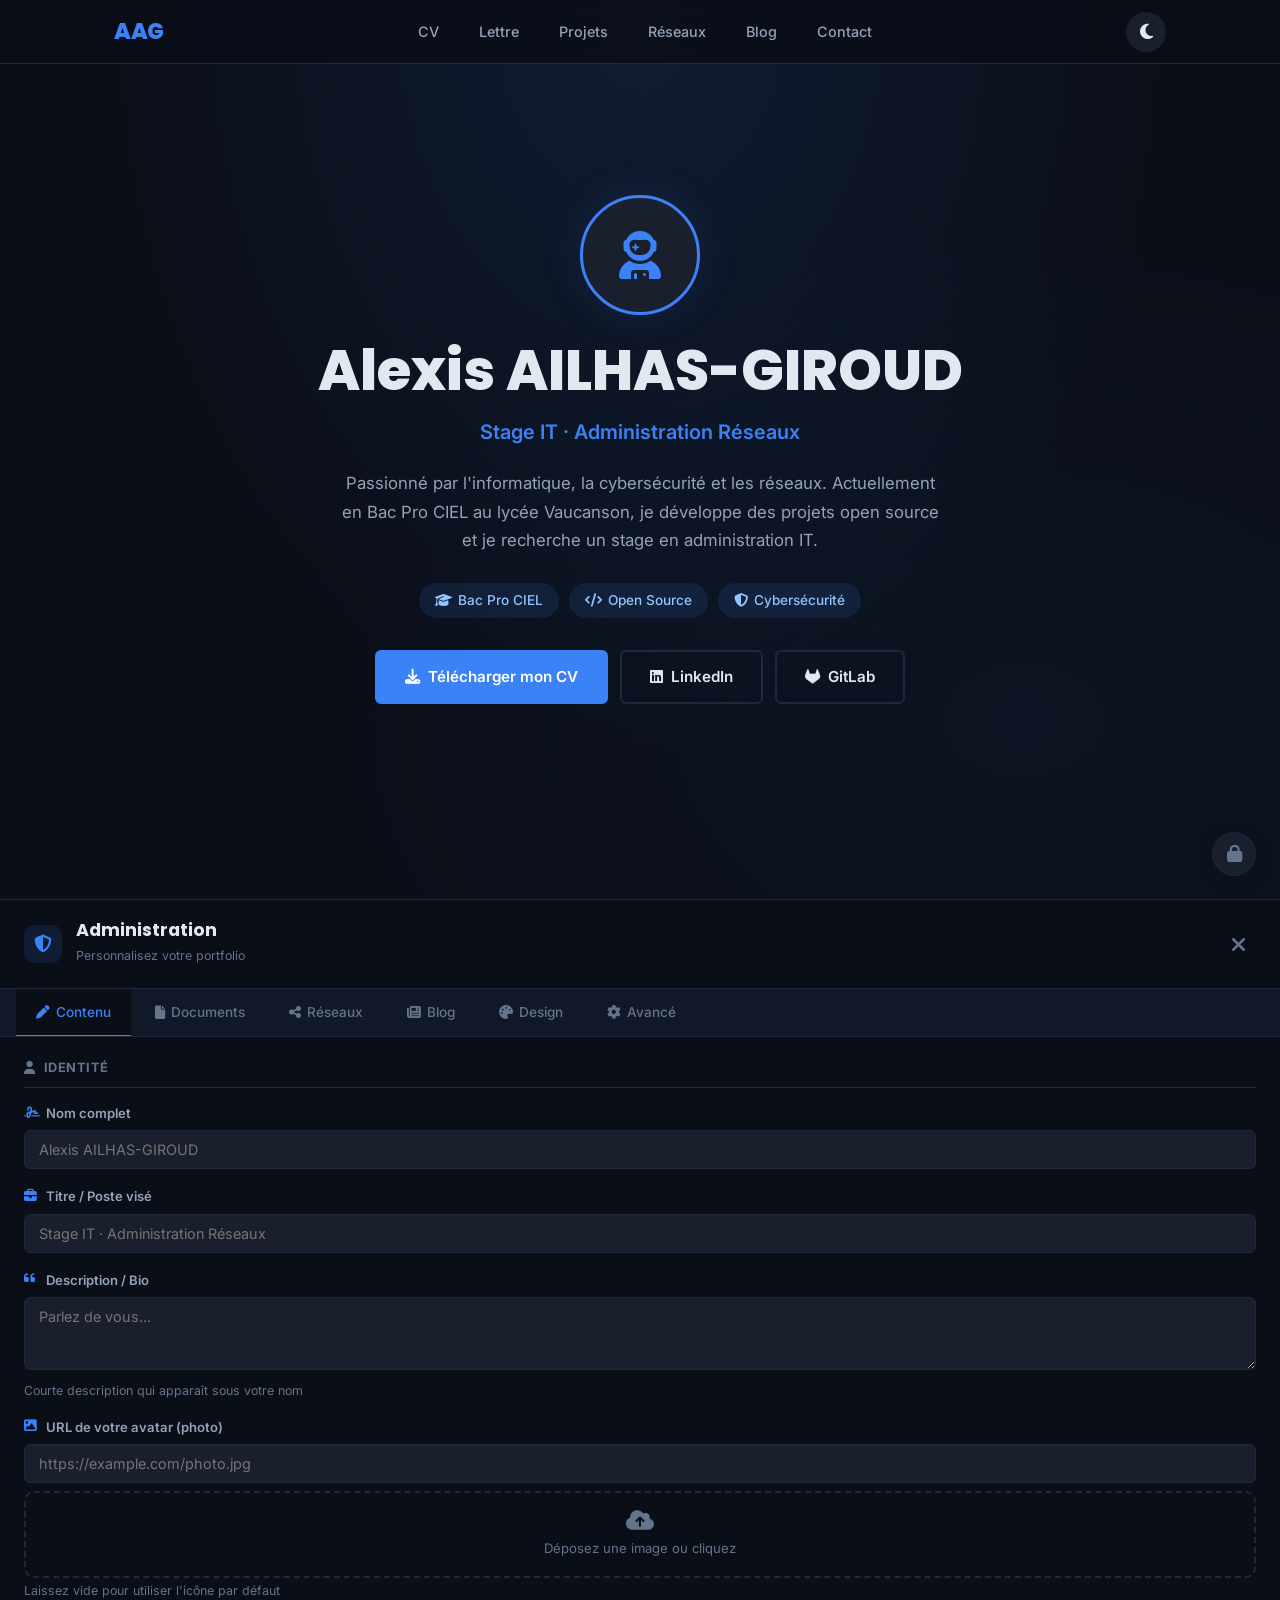
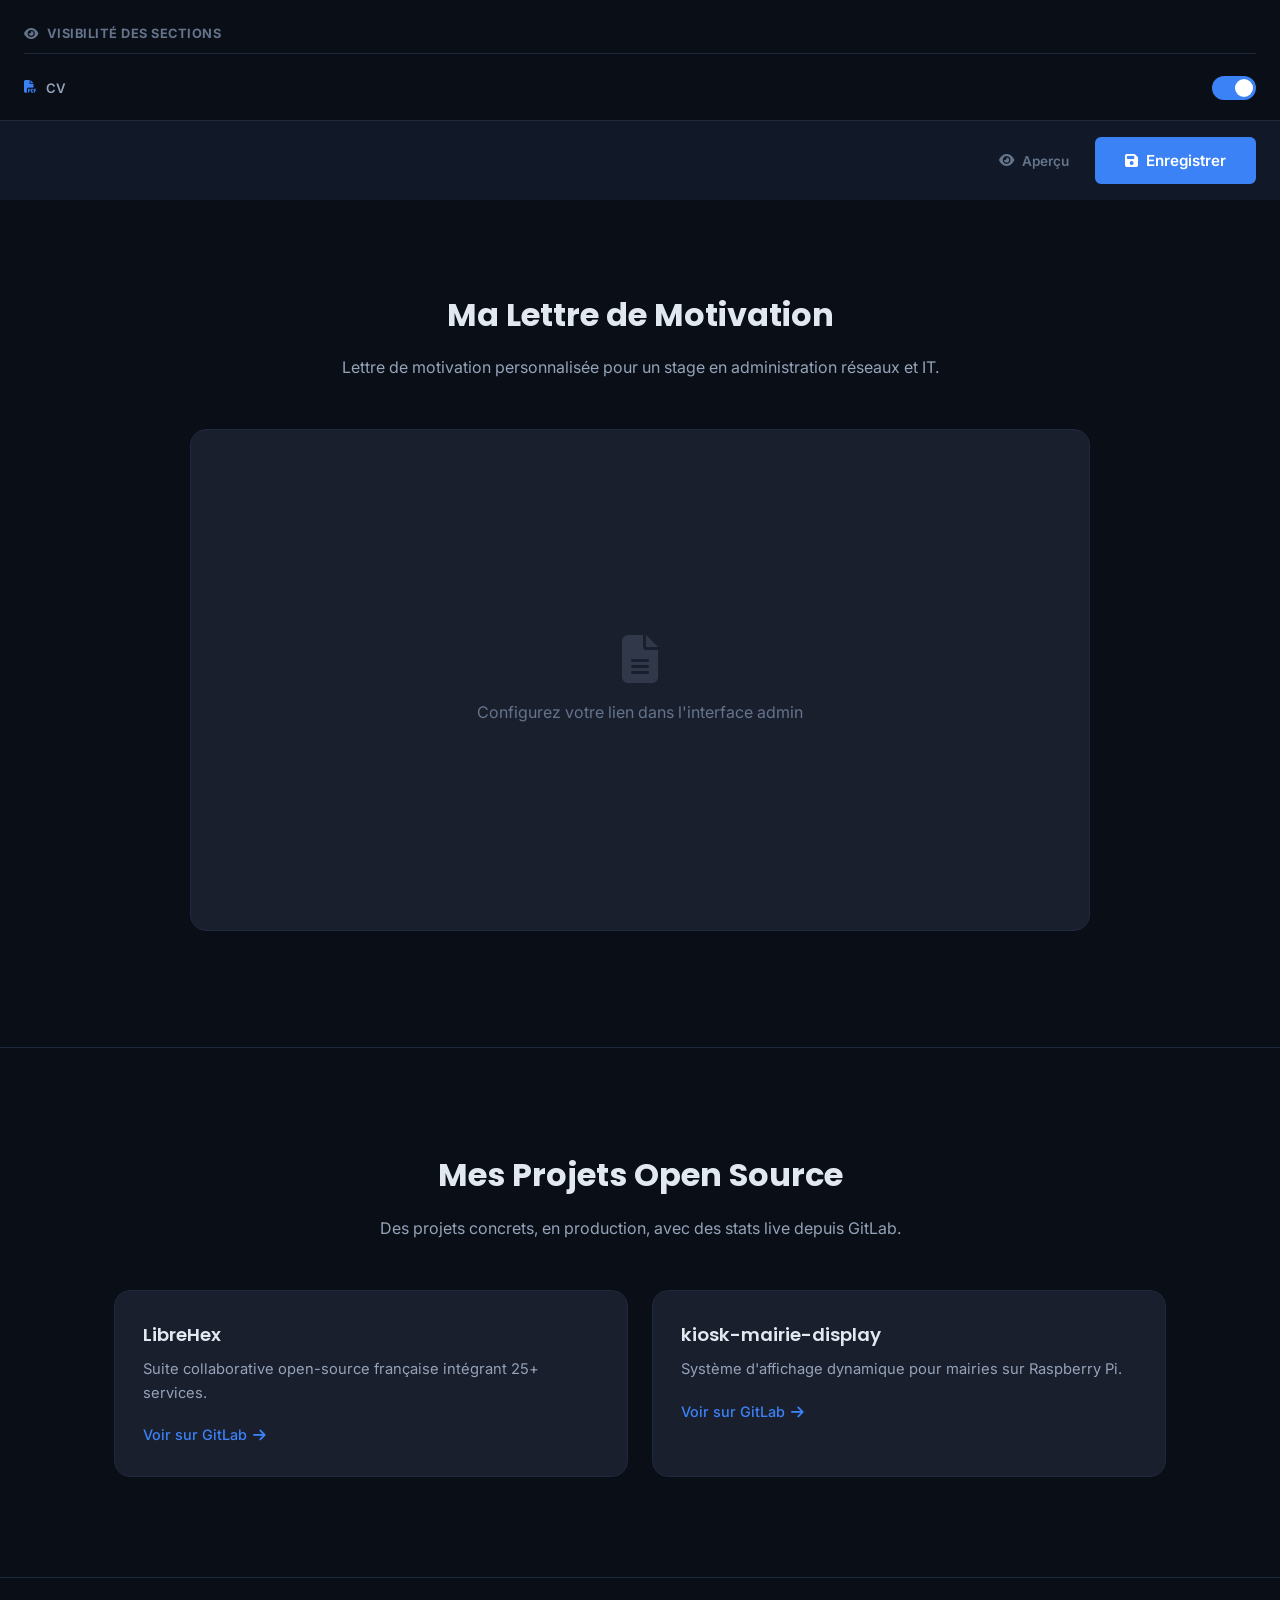
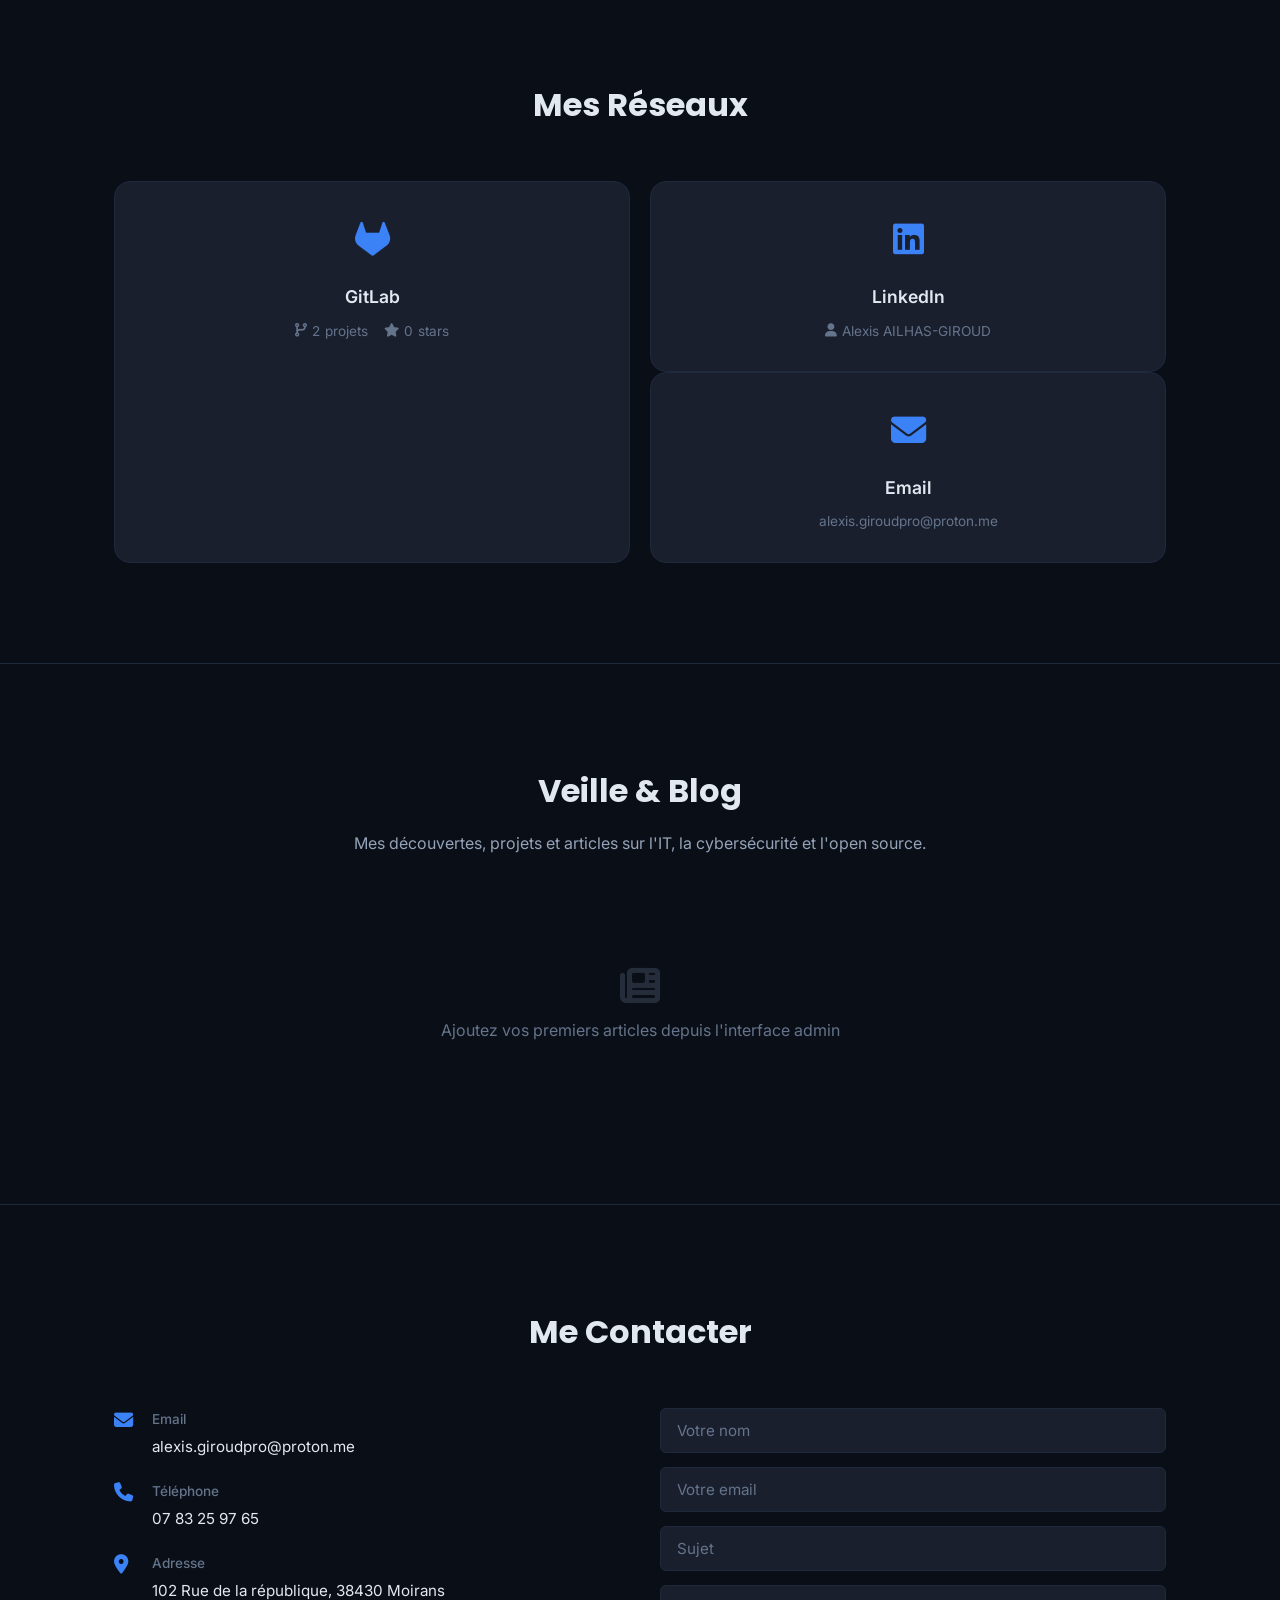
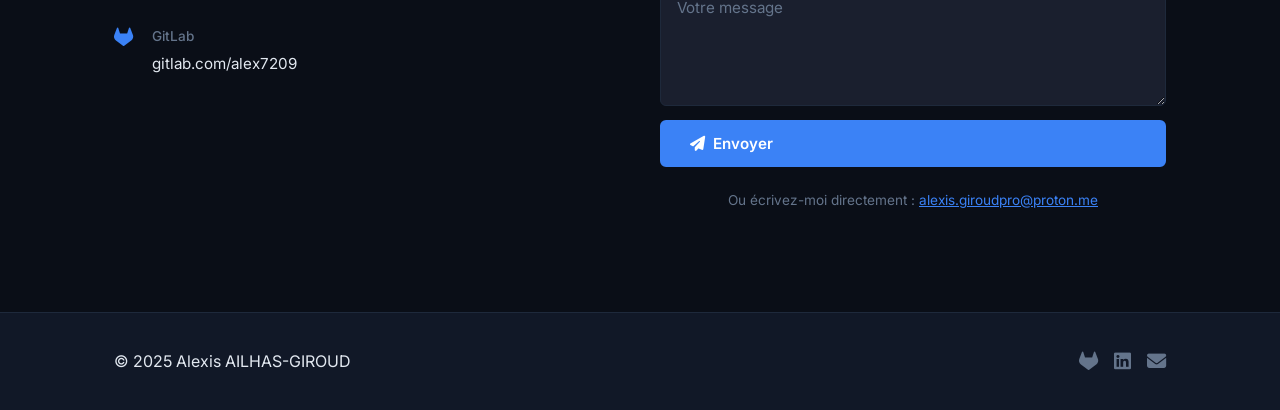
==== index.html @ 63909f4f "Add files via upload" ====
<!DOCTYPE html>
<html lang="fr" data-theme="dark">
<head>
  <meta charset="UTF-8">
  <meta name="viewport" content="width=device-width, initial-scale=1.0">
  <title>Alexis AILHAS-GIROUD | Portfolio</title>
  <meta name="description" content="Portfolio d'Alexis AILHAS-GIROUD — Bac Pro CIEL, administration réseaux, cybersécurité et projets open source.">
  <meta property="og:title" content="Alexis AILHAS-GIROUD | Portfolio">
  <meta property="og:description" content="Portfolio d'Alexis AILHAS-GIROUD — Bac Pro CIEL, administration réseaux et open source.">
  <meta property="og:type" content="website">
  <meta property="og:url" content="https://alex7209.github.io/portfolio/">
  <script>document.querySelector('meta[property="og:url"]').content=window.location.href.split('?')[0];</script>
  <link rel="icon" type="image/svg+xml" href="data:image/svg+xml,<svg xmlns='http://www.w3.org/2000/svg' viewBox='0 0 100 100'><rect width='100' height='100' rx='20' fill='%233b82f6'/><text x='50' y='68' font-size='55' text-anchor='middle' fill='white' font-family='Arial' font-weight='bold'>A</text></svg>">
  <link href="https://fonts.googleapis.com/css2?family=Inter:wght@300;400;500;600;700;800&family=Poppins:wght@400;500;600;700;800&display=swap" rel="stylesheet">
  <link rel="stylesheet" href="https://cdnjs.cloudflare.com/ajax/libs/font-awesome/6.5.1/css/all.min.css">
  <link rel="stylesheet" href="css/style.css">
</head>
<body>

  <!-- ============ NAV ============ -->
  <nav class="navbar" id="navbar">
    <div class="nav-container">
      <a href="#hero" class="nav-logo" data-i18n="nav.logo">AAG</a>
      <ul class="nav-links" id="navLinks">
        <li><a href="#cv" class="nav-link" data-i18n="nav.cv">CV</a></li>
        <li><a href="#lettre" class="nav-link" data-i18n="nav.letter">Lettre</a></li>
        <li><a href="#projets" class="nav-link" data-i18n="nav.projects">Projets</a></li>
        <li><a href="#social" class="nav-link" data-i18n="nav.social">Réseaux</a></li>
        <li><a href="#blog" class="nav-link" data-i18n="nav.blog">Blog</a></li>
        <li><a href="#contact" class="nav-link" data-i18n="nav.contact">Contact</a></li>
      </ul>
      <div class="nav-actions">
        <button class="theme-toggle" id="themeToggle" aria-label="Changer le thème">
          <i class="fas fa-moon"></i>
        </button>
        <button class="menu-toggle" id="menuToggle" aria-label="Menu">
          <i class="fas fa-bars"></i>
        </button>
      </div>
    </div>
  </nav>

  <!-- ============ HERO ============ -->
  <section class="section hero" id="hero">
    <div class="hero-bg"></div>
    <div class="container hero-content">
      <div class="hero-avatar" data-aos="fade-up">
        <div class="avatar-placeholder">
          <i class="fas fa-user-astronaut"></i>
        </div>
      </div>
      <h1 class="hero-title" data-aos="fade-up" data-aos-delay="100">
        <span class="editable" data-key="hero.name">Alexis AILHAS-GIROUD</span>
      </h1>
      <p class="hero-subtitle" data-aos="fade-up" data-aos-delay="200">
        <span class="editable" data-key="hero.title">Stage IT &bull; Administration Réseaux</span>
      </p>
      <p class="hero-desc" data-aos="fade-up" data-aos-delay="300">
        <span class="editable textarea" data-key="hero.desc">Passionné par l'informatique, la cybersécurité et les réseaux. Actuellement en Bac Pro CIEL au lycée Vaucanson, je développe des projets open source et je recherche un stage en administration IT.</span>
      </p>
      <div class="hero-badges" data-aos="fade-up" data-aos-delay="400">
        <span class="badge"><i class="fas fa-graduation-cap"></i> Bac Pro CIEL</span>
        <span class="badge"><i class="fas fa-code"></i> Open Source</span>
        <span class="badge"><i class="fas fa-shield-halved"></i> Cybersécurité</span>
      </div>
      <div class="hero-actions" data-aos="fade-up" data-aos-delay="500">
        <a href="#" class="btn btn-primary" id="downloadCVBtn">
          <i class="fas fa-download"></i> <span data-i18n="hero.downloadCV">Télécharger mon CV</span>
        </a>
        <a href="https://www.linkedin.com/in/alexis-ailhas-giroud-991280354/" target="_blank" rel="noopener noreferrer" class="btn btn-outline">
          <i class="fab fa-linkedin"></i> LinkedIn
        </a>
        <a href="https://gitlab.com/alex7209" target="_blank" rel="noopener noreferrer" class="btn btn-outline">
          <i class="fab fa-gitlab"></i> GitLab
        </a>
      </div>
    </div>
  </section>

  <!-- ============ CV ============ -->
  <section class="section" id="cv">
    <div class="container">
      <div class="section-header" data-aos="fade-up">
        <h2 class="section-title"><span class="editable" data-key="cv.title">Mon Curriculum Vitae</span></h2>
        <p class="section-desc"><span class="editable textarea" data-key="cv.desc">CV mis à jour régulièrement. Vous pouvez le consulter en ligne ou le télécharger en PDF.</span></p>
      </div>
      <div class="doc-container" data-aos="fade-up" data-aos-delay="100">
        <div class="doc-embed" id="cvEmbed">
          <div class="doc-placeholder">
            <i class="fas fa-file-pdf"></i>
            <p data-i18n="cv.placeholder">Configurez votre lien Canva dans l'interface admin</p>
          </div>
        </div>
        <div class="doc-actions">
          <button class="btn btn-sm btn-primary" id="updateCVBtn" style="display:none">
            <i class="fas fa-rotate"></i> <span data-i18n="cv.refresh">Rafraîchir</span>
          </button>
        </div>
      </div>
    </div>
  </section>

  <!-- ============ LETTRE ============ -->
  <section class="section" id="lettre">
    <div class="container">
      <div class="section-header" data-aos="fade-up">
        <h2 class="section-title"><span class="editable" data-key="letter.title">Ma Lettre de Motivation</span></h2>
        <p class="section-desc"><span class="editable textarea" data-key="letter.desc">Lettre de motivation personnalisée pour un stage en administration réseaux et IT.</span></p>
      </div>
      <div class="doc-container" data-aos="fade-up" data-aos-delay="100">
        <div class="doc-embed" id="lettreEmbed">
          <div class="doc-placeholder">
            <i class="fas fa-file-lines"></i>
            <p data-i18n="letter.placeholder">Configurez votre lien Canva dans l'interface admin</p>
          </div>
        </div>
        <div class="doc-actions">
          <button class="btn btn-sm btn-primary" id="updateLetterBtn" style="display:none">
            <i class="fas fa-rotate"></i> <span data-i18n="letter.refresh">Rafraîchir</span>
          </button>
        </div>
      </div>
    </div>
  </section>

  <!-- ============ PROJETS ============ -->
  <section class="section" id="projets">
    <div class="container">
      <div class="section-header" data-aos="fade-up">
        <h2 class="section-title"><span class="editable" data-key="projects.title">Mes Projets Open Source</span></h2>
        <p class="section-desc"><span class="editable textarea" data-key="projects.desc">Des projets concrets, en production, avec des stats live depuis GitLab.</span></p>
      </div>
      <div class="projects-grid" id="projectsGrid">
        <div class="project-card skeleton">
          <div class="skeleton-box" style="height:24px;width:60%"></div>
          <div class="skeleton-box" style="height:16px;width:90%"></div>
          <div class="skeleton-box" style="height:16px;width:40%"></div>
        </div>
        <div class="project-card skeleton">
          <div class="skeleton-box" style="height:24px;width:60%"></div>
          <div class="skeleton-box" style="height:16px;width:90%"></div>
          <div class="skeleton-box" style="height:16px;width:40%"></div>
        </div>
      </div>
    </div>
  </section>

  <!-- ============ SOCIAL ============ -->
  <section class="section" id="social">
    <div class="container">
      <div class="section-header" data-aos="fade-up">
        <h2 class="section-title"><span class="editable" data-key="social.title">Mes Réseaux</span></h2>
      </div>
      <div class="social-grid" data-aos="fade-up" data-aos-delay="100">
        <a href="https://gitlab.com/alex7209" target="_blank" rel="noopener noreferrer" class="social-card" id="gitlabCard">
          <div class="social-icon"><i class="fab fa-gitlab"></i></div>
          <h3>GitLab</h3>
          <div class="social-stats" id="gitlabStats">
            <span><i class="fas fa-code-branch"></i> <span id="gitlabProjects">—</span> projets</span>
            <span><i class="fas fa-star"></i> <span id="gitlabStars">—</span> stars</span>
          </div>
        </a>
        <div id="socialExtra"></div>
      </div>
    </div>
  </section>

  <!-- ============ BLOG ============ -->
  <section class="section" id="blog">
    <div class="container">
      <div class="section-header" data-aos="fade-up">
        <h2 class="section-title"><span class="editable" data-key="blog.title">Veille &amp; Blog</span></h2>
        <p class="section-desc"><span class="editable textarea" data-key="blog.desc">Mes découvertes, projets et articles sur l'IT, la cybersécurité et l'open source.</span></p>
      </div>
      <div class="blog-grid" id="blogGrid" data-aos="fade-up" data-aos-delay="100">
        <div class="blog-empty">
          <i class="fas fa-newspaper"></i>
          <p data-i18n="blog.empty">Ajoutez vos premiers articles depuis l'interface admin</p>
        </div>
      </div>
    </div>
  </section>

  <!-- ============ CONTACT ============ -->
  <section class="section" id="contact">
    <div class="container">
      <div class="section-header" data-aos="fade-up">
        <h2 class="section-title"><span class="editable" data-key="contact.title">Me Contacter</span></h2>
      </div>
      <div class="contact-grid" data-aos="fade-up" data-aos-delay="100">
        <div class="contact-info">
          <div class="contact-item">
            <i class="fas fa-envelope"></i>
            <div>
              <strong data-i18n="contact.emailLabel">Email</strong>
              <span class="editable" data-key="contact.email">alexis.giroudpro@proton.me</span>
            </div>
          </div>
          <div class="contact-item">
            <i class="fas fa-phone"></i>
            <div>
              <strong data-i18n="contact.phoneLabel">Téléphone</strong>
              <span class="editable" data-key="contact.phone">07 83 25 97 65</span>
            </div>
          </div>
          <div class="contact-item">
            <i class="fas fa-location-dot"></i>
            <div>
              <strong data-i18n="contact.addressLabel">Adresse</strong>
              <span class="editable" data-key="contact.address">102 Rue de la république, 38430 Moirans</span>
            </div>
          </div>
          <div class="contact-item">
            <i class="fab fa-gitlab"></i>
            <div>
              <strong>GitLab</strong>
              <span>gitlab.com/alex7209</span>
            </div>
          </div>
        </div>
        <form class="contact-form" id="contactForm">
          <input type="text" placeholder="Votre nom" id="formName" autocomplete="name" required>
          <input type="email" placeholder="Votre email" id="formEmail" autocomplete="email" required>
          <input type="text" placeholder="Sujet" id="formSubject" autocomplete="off">
          <textarea placeholder="Votre message" id="formMessage" rows="5" autocomplete="off" required></textarea>
          <button type="submit" class="btn btn-primary" id="formSubmitBtn">
            <i class="fas fa-paper-plane" id="formSubmitIcon"></i> <span id="formSubmitText" data-i18n="contact.send">Envoyer</span>
          </button>
          <p class="form-status" id="formStatus"></p>
          <p class="form-alt">Ou écrivez-moi directement : <a href="mailto:alexis.giroudpro@proton.me" id="formDirectEmail">alexis.giroudpro@proton.me</a></p>
        </form>
      </div>
    </div>
  </section>

  <!-- ============ FOOTER ============ -->
  <footer class="footer">
    <div class="container footer-content">
      <p>&copy; 2025 Alexis AILHAS-GIROUD</p>
      <div class="footer-links">
        <a href="https://gitlab.com/alex7209" target="_blank" rel="noopener noreferrer"><i class="fab fa-gitlab"></i></a>
        <a href="https://www.linkedin.com/in/alexis-ailhas-giroud-991280354/" target="_blank" rel="noopener noreferrer"><i class="fab fa-linkedin"></i></a>
        <a href="mailto:alexis.giroudpro@proton.me" id="footerEmail"><i class="fas fa-envelope"></i></a>
      </div>
    </div>
    <div class="footer-admin" id="adminLock">
      <i class="fas fa-lock" id="adminLockIcon"></i>
    </div>
  </footer>

  <!-- ============ ADMIN PANEL ============ -->
  <div class="admin-overlay" id="adminOverlay"></div>

  <div class="admin-panel" id="adminPanel">
    <div class="admin-header">
      <div class="admin-header-left">
        <i class="fas fa-shield-halved admin-header-icon"></i>
        <div>
          <h2>Administration</h2>
          <span class="admin-header-sub">Personnalisez votre portfolio</span>
        </div>
      </div>
      <button class="admin-close" id="adminClose"><i class="fas fa-xmark"></i></button>
    </div>

    <div class="admin-tabs">
      <button class="admin-tab active" data-tab="content"><i class="fas fa-pen"></i> Contenu</button>
      <button class="admin-tab" data-tab="docs"><i class="fas fa-file"></i> Documents</button>
      <button class="admin-tab" data-tab="social"><i class="fas fa-share-nodes"></i> Réseaux</button>
      <button class="admin-tab" data-tab="blog"><i class="fas fa-newspaper"></i> Blog</button>
      <button class="admin-tab" data-tab="design"><i class="fas fa-palette"></i> Design</button>
      <button class="admin-tab" data-tab="advanced"><i class="fas fa-gear"></i> Avancé</button>
    </div>

    <div class="admin-body">

      <!-- TAB CONTENU -->
      <div class="admin-tab-content active" id="tab-content">
        <div class="admin-section-title"><i class="fas fa-user"></i> Identité</div>
        <div class="admin-field">
          <label><i class="fas fa-signature"></i> Nom complet</label>
          <input type="text" id="adminHeroName" placeholder="Alexis AILHAS-GIROUD">
        </div>
        <div class="admin-field">
          <label><i class="fas fa-briefcase"></i> Titre / Poste visé</label>
          <input type="text" id="adminHeroTitle" placeholder="Stage IT · Administration Réseaux">
        </div>
        <div class="admin-field">
          <label><i class="fas fa-quote-left"></i> Description / Bio</label>
          <textarea id="adminHeroDesc" rows="3" placeholder="Parlez de vous..."></textarea>
          <span class="admin-hint">Courte description qui apparaît sous votre nom</span>
        </div>
        <div class="admin-field">
          <label><i class="fas fa-image"></i> URL de votre avatar (photo)</label>
          <input type="url" id="adminAvatarUrl" placeholder="https://example.com/photo.jpg">
          <div class="drop-zone" data-target="adminAvatarUrl" data-accept="image/*"><i class="fas fa-cloud-upload-alt"></i> Déposez une image ou cliquez</div>
          <span class="admin-hint">Laissez vide pour utiliser l'icône par défaut</span>
        </div>

        <div class="admin-section-title"><i class="fas fa-eye"></i> Visibilité des sections</div>
        <div class="admin-toggle-group">
          <div class="admin-field toggle-field">
            <label><i class="fas fa-file-pdf"></i> CV</label>
            <label class="switch"><input type="checkbox" id="toggleCV" checked><span class="slider"></span></label>
          </div>
          <div class="admin-field toggle-field">
            <label><i class="fas fa-file-lines"></i> Lettre de motivation</label>
            <label class="switch"><input type="checkbox" id="toggleLetter" checked><span class="slider"></span></label>
          </div>
          <div class="admin-field toggle-field">
            <label><i class="fas fa-code"></i> Projets</label>
            <label class="switch"><input type="checkbox" id="toggleProjects" checked><span class="slider"></span></label>
          </div>
          <div class="admin-field toggle-field">
            <label><i class="fas fa-newspaper"></i> Blog</label>
            <label class="switch"><input type="checkbox" id="toggleBlog" checked><span class="slider"></span></label>
          </div>
        </div>
      </div>

      <!-- TAB DOCUMENTS -->
      <div class="admin-tab-content" id="tab-docs">
        <div class="admin-section-title"><i class="fas fa-file-pdf"></i> Curriculum Vitae</div>
        <div class="admin-field">
          <label>Lien Canva (public)</label>
          <input type="url" id="adminCVUrl" placeholder="https://www.canva.com/design/...">
          <span class="admin-hint">Collez le lien public de votre CV Canva</span>
        </div>
        <div class="admin-field">
          <label>Lien PDF de téléchargement</label>
          <input type="url" id="adminCVPDF" placeholder="https://example.com/cv.pdf">
          <div class="drop-zone" data-target="adminCVPDF" data-accept=".pdf,application/pdf"><i class="fas fa-cloud-upload-alt"></i> Déposez un PDF ou cliquez</div>
          <span class="admin-hint">Optionnel — lien direct vers le fichier PDF</span>
        </div>

        <div class="admin-section-title"><i class="fas fa-file-lines"></i> Lettre de Motivation</div>
        <div class="admin-field">
          <label>Lien Canva (public)</label>
          <input type="url" id="adminLetterUrl" placeholder="https://www.canva.com/design/...">
        </div>
        <div class="admin-field">
          <label>Lien PDF de téléchargement</label>
          <input type="url" id="adminLetterPDF" placeholder="https://example.com/lettre.pdf">
          <div class="drop-zone" data-target="adminLetterPDF" data-accept=".pdf,application/pdf"><i class="fas fa-cloud-upload-alt"></i> Déposez un PDF ou cliquez</div>
        </div>
      </div>

      <!-- TAB RÉSEAUX -->
      <div class="admin-tab-content" id="tab-social">
        <div class="admin-section-title"><i class="fas fa-link"></i> Liens & Coordonnées</div>
        <div class="admin-field">
          <label><i class="fab fa-linkedin"></i> LinkedIn</label>
          <input type="url" id="adminLinkedin" placeholder="https://linkedin.com/in/...">
        </div>
        <div class="admin-field">
          <label><i class="fab fa-gitlab"></i> GitLab</label>
          <input type="url" id="adminGitlabUrl" placeholder="https://gitlab.com/...">
        </div>
        <div class="admin-field-group">
          <div class="admin-field">
            <label><i class="fab fa-gitlab"></i> ID Projet LibreHex</label>
            <input type="text" id="adminGitlab1" placeholder="80307614">
          </div>
          <div class="admin-field">
            <label><i class="fab fa-gitlab"></i> ID Projet kiosk-mairie</label>
            <input type="text" id="adminGitlab2" placeholder="80202006">
          </div>
        </div>

        <div class="admin-section-title"><i class="fas fa-address-card"></i> Contact</div>
        <div class="admin-field-group">
          <div class="admin-field">
            <label><i class="fas fa-envelope"></i> Email</label>
            <input type="email" id="adminEmail" placeholder="email@example.com">
          </div>
          <div class="admin-field">
            <label><i class="fas fa-phone"></i> Téléphone</label>
            <input type="text" id="adminPhone" placeholder="07 xx xx xx xx">
          </div>
        </div>
        <div class="admin-field">
          <label><i class="fas fa-location-dot"></i> Adresse</label>
          <input type="text" id="adminAddress" placeholder="123 rue, Ville">
        </div>

        <div class="admin-field" id="adminFormsubmitField" style="display:none">
          <label>Votre email (pour FormSubmit)</label>
          <input type="email" id="adminFormsubmitEmail" placeholder="votre@email.com">
          <span class="admin-hint">Les messages vous seront forwardés sans limite. Ouvre la popup confirmation.</span>
        </div>

        <div class="admin-section-title"><i class="fas fa-paper-plane"></i> Formulaire de contact</div>
        <div class="admin-field">
          <label>Service d'envoi</label>
            <select id="adminFormService">
            <option value="formspree">Formspree (gratuit, 50/mois)</option>
            <option value="formsubmit">FormSubmit (100% gratuit, illimité)</option>
            <option value="mailto">Mailto (ouvre le client email)</option>
          </select>
        </div>
        <div class="admin-field" id="adminFormspreeField">
          <label>URL Formspree</label>
          <input type="url" id="adminFormspreeUrl" placeholder="https://formspree.io/f/xxxxxx">
          <span class="admin-hint">Créez un compte gratuit sur <a href="https://formspree.io" target="_blank" rel="noopener noreferrer">formspree.io</a> et collez votre URL</span>
        </div>

        <div class="admin-section-title"><i class="fas fa-share-nodes"></i> Autres réseaux sociaux</div>
        <div class="admin-extra-social-form">
          <div class="admin-field-group" style="grid-template-columns:1fr 2fr 3fr">
            <div class="admin-field">
              <label>Icône</label>
              <select id="extraSocialIcon">
                <option value="instagram">Instagram</option>
                <option value="x-twitter">X / Twitter</option>
                <option value="github">GitHub</option>
                <option value="youtube">YouTube</option>
                <option value="tiktok">TikTok</option>
                <option value="twitch">Twitch</option>
                <option value="discord">Discord</option>
                <option value="snapchat">Snapchat</option>
                <option value="telegram">Telegram</option>
                <option value="whatsapp">WhatsApp</option>
                <option value="reddit">Reddit</option>
                <option value="facebook">Facebook</option>
                <option value="threads">Threads</option>
                <option value="bluesky">Bluesky</option>
                <option value="mastodon">Mastodon</option>
              </select>
            </div>
            <div class="admin-field">
              <label>Label</label>
              <input type="text" id="extraSocialLabel" placeholder="Mon Instagram">
            </div>
            <div class="admin-field">
              <label>URL</label>
              <input type="url" id="extraSocialUrl" placeholder="https://instagram.com/...">
            </div>
          </div>
          <button class="btn btn-sm btn-primary" id="addExtraSocialBtn"><i class="fas fa-plus"></i> Ajouter</button>
        </div>
        <div class="admin-extra-social-list" id="extraSocialList"></div>
      </div>

      <!-- TAB BLOG -->
      <div class="admin-tab-content" id="tab-blog">
        <div class="admin-section-title"><i class="fas fa-plus-circle"></i> Nouvel article</div>
        <div class="admin-field">
          <label>Titre de l'article</label>
          <input type="text" id="blogTitle" placeholder="Titre de l'article">
        </div>
        <div class="admin-field">
          <label>Contenu / Description</label>
          <textarea id="blogContent" rows="3" placeholder="Écrivez votre article..."></textarea>
        </div>
        <div class="admin-field">
          <label>Lien (optionnel)</label>
          <input type="url" id="blogLink" placeholder="https://...">
        </div>
        <button class="btn btn-primary btn-sm" id="addBlogBtn">
          <i class="fas fa-plus"></i> Ajouter l'article
        </button>

        <div class="admin-section-title" style="margin-top:24px"><i class="fas fa-list"></i> Articles publiés</div>
        <div class="admin-blog-list" id="adminBlogList"></div>
      </div>

      <!-- TAB DESIGN -->
      <div class="admin-tab-content" id="tab-design">
        <div class="admin-section-title"><i class="fas fa-palette"></i> Apparence</div>
        <div class="admin-field-group">
          <div class="admin-field">
            <label>Couleur principale (accent)</label>
            <div class="admin-color-row">
              <input type="color" id="adminAccentColor" value="#3b82f6">
              <input type="text" id="adminAccentColorText" placeholder="#3b82f6" maxlength="7">
            </div>
          </div>
          <div class="admin-field">
            <label>Thème par défaut</label>
            <select id="adminDefaultTheme">
              <option value="dark">Sombre</option>
              <option value="light">Clair</option>
              <option value="system">Système</option>
            </select>
          </div>
        </div>

        <div class="admin-field">
          <label><i class="fas fa-font"></i> Police du titre</label>
          <select id="adminFontHeading">
            <option value="'Poppins','Inter',sans-serif">Poppins</option>
            <option value="'Inter',sans-serif">Inter</option>
            <option value="'Montserrat',sans-serif">Montserrat</option>
            <option value="'Space Grotesk',sans-serif">Space Grotesk</option>
            <option value="'Playfair Display',serif">Playfair Display</option>
          </select>
        </div>

        <div class="admin-section-title" style="margin-top:24px"><i class="fas fa-code"></i> CSS personnalisé</div>
        <div class="admin-field">
          <label>CSS additionnel</label>
          <textarea id="adminCustomCSS" rows="5" placeholder="Exemple: .example { color: red; }"></textarea>
          <span class="admin-hint">Surchargez les styles existants. Attention aux erreurs !</span>
        </div>
      </div>

      <!-- TAB AVANCÉ -->
      <div class="admin-tab-content" id="tab-advanced">
        <div class="admin-section-title"><i class="fas fa-key"></i> Sécurité</div>
        <div class="admin-field-group">
          <div class="admin-field">
            <label>Mot de passe actuel</label>
            <input type="password" id="adminCurrentPwd" value="admin123">
          </div>
          <div class="admin-field">
            <label>Nouveau mot de passe</label>
            <input type="password" id="adminNewPwd" placeholder="Minimum 4 caractères">
          </div>
        </div>
        <button class="btn btn-primary btn-sm" id="changePwdBtn"><i class="fas fa-key"></i> Changer le mot de passe</button>

        <div class="admin-section-title" style="margin-top:28px"><i class="fas fa-database"></i> Données</div>
        <div class="admin-btn-group">
          <button class="btn btn-outline btn-sm" id="exportConfigBtn"><i class="fas fa-download"></i> Exporter la config</button>
          <button class="btn btn-outline btn-sm" id="importConfigBtn"><i class="fas fa-upload"></i> Importer une config</button>
          <input type="file" id="importConfigInput" accept=".json" style="display:none">
        </div>
        <p class="admin-hint" style="margin-top:8px">Exportez votre configuration pour la sauvegarder ou la transférer.</p>

        <div class="admin-section-title" style="margin-top:28px"><i class="fas fa-triangle-exclamation"></i> Zone de danger</div>
        <button class="btn btn-danger btn-sm" id="resetConfigBtn"><i class="fas fa-trash"></i> Réinitialiser tout le site</button>
        <p class="admin-hint" style="color:#ef4444;margin-top:6px">Cette action supprime toute votre configuration. Irréversible.</p>
      </div>
    </div>

    <div class="admin-footer">
      <div class="admin-footer-left">
        <span class="admin-status" id="adminSaveStatus"></span>
      </div>
      <div class="admin-footer-right">
        <button class="btn btn-ghost btn-sm" id="adminRefreshPreview"><i class="fas fa-eye"></i> Aperçu</button>
        <button class="btn btn-primary" id="adminSave"><i class="fas fa-floppy-disk"></i> Enregistrer</button>
      </div>
    </div>
  </div>

  <!-- ============ ADMIN PASSWORD MODAL ============ -->
  <div class="modal-overlay" id="pwdOverlay" style="display:none"></div>
  <div class="modal" id="pwdModal" style="display:none">
    <div class="modal-content pwd-modal">
      <div class="pwd-icon"><i class="fas fa-lock"></i></div>
      <h3>Accès Administration</h3>
      <p class="pwd-sub">Entrez le mot de passe pour accéder aux paramètres</p>
      <div class="pwd-input-group">
        <input type="password" id="pwdInput" placeholder="Mot de passe" autocomplete="off">
        <i class="fas fa-key pwd-input-icon"></i>
      </div>
      <p class="pwd-error" id="pwdError">Mot de passe incorrect. Réessayez.</p>
      <div class="pwd-actions">
        <button class="btn btn-primary" id="pwdSubmit" style="flex:1"><i class="fas fa-unlock"></i> Déverrouiller</button>
      </div>
      <button class="btn btn-ghost btn-sm" id="pwdCancel" style="width:100%;margin-top:8px">Annuler</button>
      <p class="pwd-shortcut">Raccourci : <kbd>Ctrl</kbd> + <kbd>Shift</kbd> + <kbd>A</kbd></p>
    </div>
  </div>

  <!-- ============ TOAST ============ -->
  <div class="toast-container" id="toastContainer"></div>

  <script src="js/app.js"></script>
</body>
</html>
---- css/style.css ----
/* ============ VARIABLES ============ */
:root {
  --font-primary: 'Inter', -apple-system, sans-serif;
  --font-heading: 'Poppins', 'Inter', sans-serif;
  --radius: 16px;
  --radius-sm: 10px;
  --radius-xs: 6px;
  --transition: 0.3s cubic-bezier(0.4, 0, 0.2, 1);
  --shadow: 0 4px 24px rgba(0,0,0,0.08);
  --shadow-lg: 0 8px 48px rgba(0,0,0,0.12);
  --max-width: 1100px;
  --nav-height: 64px;
}

[data-theme="dark"] {
  --bg: #0a0e17;
  --bg-alt: #111827;
  --bg-card: #1a1f2e;
  --bg-card-hover: #1f2537;
  --text: #e2e8f0;
  --text-secondary: #94a3b8;
  --text-muted: #64748b;
  --primary: #0f172a;
  --primary-hover: #1e293b;
  --accent: #3b82f6;
  --accent-hover: #2563eb;
  --accent-glow: rgba(59,130,246,0.15);
  --border: #1e293b;
  --border-light: #1e293b;
  --nav-bg: rgba(10,14,23,0.85);
  --hero-overlay: rgba(10,14,23,0.7);
  --skeleton: #1e293b;
  --skeleton-shine: #2d3a4f;
  --badge-bg: rgba(59,130,246,0.12);
  --badge-text: #93c5fd;
  --toggle-bg: #334155;
}

[data-theme="light"] {
  --bg: #ffffff;
  --bg-alt: #f1f5f9;
  --bg-card: #ffffff;
  --bg-card-hover: #f8fafc;
  --text: #0f172a;
  --text-secondary: #475569;
  --text-muted: #94a3b8;
  --primary: #1e3a5f;
  --primary-hover: #2c5282;
  --accent: #2563eb;
  --accent-hover: #1d4ed8;
  --accent-glow: rgba(37,99,235,0.1);
  --border: #e2e8f0;
  --border-light: #f1f5f9;
  --nav-bg: rgba(255,255,255,0.85);
  --hero-overlay: rgba(30,58,95,0.75);
  --skeleton: #e2e8f0;
  --skeleton-shine: #f1f5f9;
  --badge-bg: rgba(37,99,235,0.1);
  --badge-text: #1d4ed8;
  --toggle-bg: #cbd5e1;
}

/* ============ RESET ============ */
*,*::before,*::after{box-sizing:border-box;margin:0;padding:0}
html{scroll-behavior:smooth;scroll-padding-top:var(--nav-height)}
body{font-family:var(--font-primary);background:var(--bg);color:var(--text);line-height:1.7;-webkit-font-smoothing:antialiased;transition:background var(--transition),color var(--transition);overflow-x:hidden}

/* ============ NAVBAR ============ */
.navbar{position:fixed;top:0;left:0;right:0;z-index:1000;height:var(--nav-height);background:var(--nav-bg);backdrop-filter:blur(16px);-webkit-backdrop-filter:blur(16px);border-bottom:1px solid var(--border);transition:var(--transition)}
.nav-container{max-width:var(--max-width);margin:0 auto;padding:0 24px;height:100%;display:flex;align-items:center;justify-content:space-between}
.nav-logo{font-family:var(--font-heading);font-weight:800;font-size:1.4rem;color:var(--accent);text-decoration:none;letter-spacing:-0.5px}
.nav-links{display:flex;list-style:none;gap:8px}
.nav-link{padding:8px 16px;border-radius:var(--radius-xs);color:var(--text-secondary);text-decoration:none;font-size:0.9rem;font-weight:500;transition:var(--transition)}
.nav-link:hover{color:var(--accent);background:var(--accent-glow)}
.nav-actions{display:flex;align-items:center;gap:8px}
.theme-toggle,.menu-toggle{width:40px;height:40px;border-radius:50%;border:none;background:var(--bg-card);color:var(--text);cursor:pointer;display:flex;align-items:center;justify-content:center;font-size:1.1rem;transition:var(--transition)}
.theme-toggle:hover,.menu-toggle:hover{background:var(--bg-card-hover);color:var(--accent)}
.menu-toggle{display:none}

@media(max-width:768px){
  .menu-toggle{display:flex}
  .nav-links{position:fixed;top:var(--nav-height);left:0;right:0;background:var(--nav-bg);backdrop-filter:blur(16px);flex-direction:column;padding:16px;gap:4px;border-bottom:1px solid var(--border);transform:translateY(-110%);opacity:0;transition:var(--transition);pointer-events:none}
  .nav-links.open{transform:translateY(0);opacity:1;pointer-events:auto}
  .nav-link{padding:12px 16px;font-size:1rem}
}

/* ============ HERO ============ */
.hero{min-height:100vh;display:flex;align-items:center;position:relative;padding-top:var(--nav-height);overflow:hidden}
.hero-bg{position:absolute;inset:0;background:radial-gradient(ellipse at 50% 0%, var(--accent-glow) 0%, transparent 60%),radial-gradient(ellipse at 80% 80%, rgba(59,130,246,0.05) 0%, transparent 50%);pointer-events:none}
.hero-content{text-align:center;position:relative;z-index:1}
.hero-avatar{margin-bottom:24px}
.avatar-placeholder{width:120px;height:120px;border-radius:50%;background:var(--bg-card);border:3px solid var(--accent);display:flex;align-items:center;justify-content:center;margin:0 auto;font-size:3rem;color:var(--accent);box-shadow:0 0 40px var(--accent-glow);transition:var(--transition)}
.hero-title{font-family:var(--font-heading);font-size:clamp(2rem,5vw,3.5rem);font-weight:800;color:var(--text);line-height:1.15;margin-bottom:12px}
.hero-subtitle{font-size:clamp(1rem,2vw,1.25rem);color:var(--accent);font-weight:600;margin-bottom:20px}
.hero-desc{max-width:600px;margin:0 auto 28px;color:var(--text-secondary);font-size:1.05rem}
.hero-badges{display:flex;justify-content:center;gap:10px;flex-wrap:wrap;margin-bottom:32px}
.badge{padding:6px 16px;border-radius:100px;background:var(--badge-bg);color:var(--badge-text);font-size:0.85rem;font-weight:500;display:inline-flex;align-items:center;gap:6px}
.hero-actions{display:flex;justify-content:center;gap:12px;flex-wrap:wrap}

/* ============ BUTTONS ============ */
.btn{display:inline-flex;align-items:center;gap:8px;padding:12px 28px;border-radius:var(--radius-xs);font-family:var(--font-primary);font-size:0.95rem;font-weight:600;text-decoration:none;border:2px solid transparent;cursor:pointer;transition:var(--transition);white-space:nowrap}
.btn-primary{background:var(--accent);color:#fff;border-color:var(--accent)}
.btn-primary:hover{background:var(--accent-hover);border-color:var(--accent-hover);transform:translateY(-2px);box-shadow:0 8px 24px var(--accent-glow)}
.btn-outline{background:transparent;color:var(--text);border-color:var(--border)}
.btn-outline:hover{border-color:var(--accent);color:var(--accent);transform:translateY(-2px)}
.btn-sm{padding:8px 18px;font-size:0.85rem}
.btn-danger{background:#dc2626;color:#fff;border-color:#dc2626}
.btn-danger:hover{background:#b91c1c}

/* ============ SECTIONS ============ */
.section{padding:100px 0;border-bottom:1px solid var(--border)}
.section:last-of-type{border-bottom:none}
.container{max-width:var(--max-width);margin:0 auto;padding:0 24px}
.section-header{text-align:center;margin-bottom:48px}
.section-title{font-family:var(--font-heading);font-size:clamp(1.5rem,3vw,2rem);font-weight:700;color:var(--text);margin-bottom:12px}
.section-desc{color:var(--text-secondary);max-width:600px;margin:0 auto;font-size:1rem}

/* ============ DOCUMENTS ============ */
.doc-container{max-width:900px;margin:0 auto}
.doc-embed{background:var(--bg-card);border-radius:var(--radius);border:1px solid var(--border);overflow:hidden;min-height:500px;position:relative}
.doc-placeholder{display:flex;flex-direction:column;align-items:center;justify-content:center;gap:16px;min-height:500px;color:var(--text-muted)}
.doc-placeholder i{font-size:3rem;opacity:0.3}
.doc-embed iframe{width:100%;height:600px;border:none;display:block}
.doc-actions{text-align:center;margin-top:16px}

@media(max-width:768px){
  .doc-embed,.doc-placeholder{min-height:350px}
  .doc-embed iframe{height:450px}
}

/* ============ PROJECTS ============ */
.projects-grid{display:grid;grid-template-columns:repeat(auto-fit,minmax(320px,1fr));gap:24px}
.project-card{background:var(--bg-card);border:1px solid var(--border);border-radius:var(--radius);padding:28px;transition:var(--transition)}
.project-card:hover{border-color:var(--accent);transform:translateY(-4px);box-shadow:var(--shadow-lg)}
.project-card h3{font-family:var(--font-heading);font-size:1.15rem;font-weight:600;margin-bottom:8px;color:var(--text)}
.project-desc{color:var(--text-secondary);font-size:0.92rem;margin-bottom:16px;line-height:1.6}
.project-meta{display:flex;gap:16px;flex-wrap:wrap;margin-bottom:16px}
.project-meta span{display:flex;align-items:center;gap:5px;font-size:0.85rem;color:var(--text-muted)}
.project-meta i{color:var(--accent)}
.project-link{display:inline-flex;align-items:center;gap:6px;color:var(--accent);font-weight:500;font-size:0.9rem;text-decoration:none;transition:var(--transition)}
.project-link:hover{gap:10px}
.project-lang{display:inline-block;padding:2px 10px;border-radius:100px;background:var(--badge-bg);color:var(--badge-text);font-size:0.8rem;font-weight:500}

@media(max-width:480px){
  .projects-grid{grid-template-columns:1fr}
  .project-card{padding:20px}
}

/* ============ SOCIAL ============ */
.social-grid{display:grid;grid-template-columns:repeat(auto-fit,minmax(250px,1fr));gap:20px}
.social-card{background:var(--bg-card);border:1px solid var(--border);border-radius:var(--radius);padding:28px;text-align:center;text-decoration:none;color:var(--text);transition:var(--transition);display:block}
.social-card:hover{border-color:var(--accent);transform:translateY(-4px);box-shadow:var(--shadow-lg)}
.social-icon{font-size:2.2rem;color:var(--accent);margin-bottom:12px}
.social-card h3{font-size:1.1rem;font-weight:600;margin-bottom:8px}
.social-stats{display:flex;justify-content:center;gap:16px;font-size:0.85rem;color:var(--text-muted)}
.social-stats span{display:flex;align-items:center;gap:5px}

/* ============ BLOG ============ */
.blog-grid{display:grid;grid-template-columns:repeat(auto-fill,minmax(300px,1fr));gap:20px}
.blog-card{background:var(--bg-card);border:1px solid var(--border);border-radius:var(--radius);padding:24px;transition:var(--transition)}
.blog-card:hover{border-color:var(--accent);transform:translateY(-3px)}
.blog-card h3{font-size:1.05rem;font-weight:600;margin-bottom:8px;color:var(--text)}
.blog-card p{font-size:0.9rem;color:var(--text-secondary);margin-bottom:12px;line-height:1.5}
.blog-card .blog-date{font-size:0.8rem;color:var(--text-muted)}
.blog-card .blog-link{color:var(--accent);font-weight:500;font-size:0.9rem;text-decoration:none}
.blog-card .blog-link:hover{text-decoration:underline}
.blog-card .blog-actions{margin-top:12px;display:flex;gap:8px}
.blog-card .blog-actions button{background:none;border:none;color:var(--text-muted);cursor:pointer;font-size:0.85rem;padding:4px 8px;border-radius:4px;transition:var(--transition)}
.blog-card .blog-actions button:hover{color:#dc2626;background:rgba(220,38,38,0.1)}
.blog-empty{grid-column:1/-1;text-align:center;padding:60px 20px;color:var(--text-muted)}
.blog-empty i{font-size:2.5rem;margin-bottom:12px;opacity:0.3}

/* ============ CONTACT ============ */
.contact-grid{display:grid;grid-template-columns:1fr 1fr;gap:40px;align-items:start}
.contact-info{display:flex;flex-direction:column;gap:20px}
.contact-item{display:flex;align-items:flex-start;gap:14px}
.contact-item i{font-size:1.2rem;color:var(--accent);margin-top:3px;width:24px}
.contact-item strong{display:block;font-size:0.85rem;color:var(--text-muted);font-weight:500;margin-bottom:2px}
.contact-item span{font-size:0.95rem;word-break:break-all}
.contact-form{display:flex;flex-direction:column;gap:14px}
.contact-form input,.contact-form textarea{padding:12px 16px;border-radius:var(--radius-xs);border:1px solid var(--border);background:var(--bg-card);color:var(--text);font-family:var(--font-primary);font-size:0.95rem;transition:var(--transition);outline:none}
.contact-form input:focus,.contact-form textarea:focus{border-color:var(--accent);box-shadow:0 0 0 3px var(--accent-glow)}
.contact-form input::placeholder,.contact-form textarea::placeholder{color:var(--text-muted)}
.form-status{font-size:0.9rem;text-align:center;padding:10px 14px;border-radius:var(--radius-xs);display:none}
.form-status.success{display:block;background:rgba(34,197,94,0.1);color:#22c55e;border:1px solid rgba(34,197,94,0.2)}
.form-status.error{display:block;background:rgba(239,68,68,0.1);color:#ef4444;border:1px solid rgba(239,68,68,0.2)}
.form-status.loading{display:block;background:var(--accent-glow);color:var(--accent);border:1px solid var(--border)}
.form-alt{font-size:0.85rem;color:var(--text-muted);text-align:center;margin-top:8px}
.form-alt a{color:var(--accent)}

@media(max-width:768px){
  .contact-grid{grid-template-columns:1fr;gap:32px}
}

/* ============ FOOTER ============ */
.footer{position:relative;padding:32px 0;background:var(--bg-alt);border-top:1px solid var(--border)}
.footer-content{display:flex;align-items:center;justify-content:space-between}
.footer-links{display:flex;gap:16px}
.footer-links a{color:var(--text-muted);font-size:1.2rem;transition:var(--transition)}
.footer-links a:hover{color:var(--accent)}
.footer-admin{position:fixed;bottom:24px;right:24px;z-index:998;width:44px;height:44px;border-radius:50%;background:var(--bg-card);border:1px solid var(--border);display:flex;align-items:center;justify-content:center;cursor:pointer;color:var(--text-muted);font-size:1.1rem;transition:var(--transition);box-shadow:var(--shadow)}
.footer-admin:hover{color:var(--accent);border-color:var(--accent)}
.footer-admin.unlocked{color:var(--accent);border-color:var(--accent);background:var(--accent-glow)}

@media(max-width:768px){
  .footer-content{flex-direction:column;gap:12px;text-align:center}
}

/* ============ ADMIN PANEL ============ */
.admin-overlay{display:none!important}

.admin-panel{position:fixed;inset:0;width:100%;height:100%;background:var(--bg);z-index:2001;display:flex;flex-direction:column;transform:translateY(100%);transition:transform 0.35s cubic-bezier(0.22,1,0.36,1)}
.admin-panel.open{transform:translateY(0)}

.admin-header{padding:20px 24px;border-bottom:1px solid var(--border);display:flex;align-items:center;justify-content:space-between}
.admin-header-left{display:flex;align-items:center;gap:14px}
.admin-header-icon{width:38px;height:38px;border-radius:10px;background:var(--accent-glow);color:var(--accent);display:flex;align-items:center;justify-content:center;font-size:1.1rem}
.admin-header-left h2{font-family:var(--font-heading);font-size:1.1rem;font-weight:700;line-height:1.2}
.admin-header-sub{font-size:0.78rem;color:var(--text-muted)}
.admin-close{background:none;border:none;color:var(--text-muted);font-size:1.3rem;cursor:pointer;width:36px;height:36px;border-radius:50%;display:flex;align-items:center;justify-content:center;transition:var(--transition)}
.admin-close:hover{background:var(--bg-card-hover);color:#dc2626}

.admin-tabs{display:flex;border-bottom:1px solid var(--border);overflow-x:auto;gap:4px;padding:0 16px;background:var(--bg-alt);min-height:48px;align-items:stretch}
.admin-tab{padding:10px 20px;border:none;background:transparent;color:var(--text-muted);font-family:var(--font-primary);font-size:0.85rem;font-weight:500;cursor:pointer;border-radius:0;transition:var(--transition);white-space:nowrap;display:flex;align-items:center;gap:6px;border-bottom:2px solid transparent;margin-bottom:-1px}
.admin-tab i{font-size:0.85rem}
.admin-tab.active{color:var(--accent);border-bottom-color:var(--accent);background:var(--bg)}
.admin-tab:hover:not(.active){color:var(--text);background:var(--bg-card)}

.admin-body{flex:1;overflow-y:auto;padding:20px 24px;scrollbar-width:thin;position:relative}
.admin-body::-webkit-scrollbar{width:4px}
.admin-body::-webkit-scrollbar-thumb{background:var(--border);border-radius:4px}
.admin-tab-content{display:none}
.admin-tab-content.active{display:block}

.admin-section-title{font-size:0.8rem;font-weight:700;color:var(--text-muted);text-transform:uppercase;letter-spacing:0.5px;margin-bottom:14px;margin-top:24px;padding-bottom:8px;border-bottom:1px solid var(--border);display:flex;align-items:center;gap:8px;cursor:pointer}
.admin-section-title:first-child{margin-top:0}

.admin-field{margin-bottom:16px}
.admin-field label{display:flex;align-items:center;gap:6px;font-size:0.82rem;font-weight:600;color:var(--text-secondary);margin-bottom:6px}
.admin-field label i{width:16px;color:var(--accent);font-size:0.8rem}
.admin-field input:not([type="checkbox"]):not([type="color"]),.admin-field textarea,.admin-field select{width:100%;padding:10px 14px;border-radius:var(--radius-xs);border:1px solid var(--border);background:var(--bg-card);color:var(--text);font-family:var(--font-primary);font-size:0.9rem;transition:var(--transition);outline:none}
.admin-field input:focus,.admin-field textarea:focus,.admin-field select:focus{border-color:var(--accent);box-shadow:0 0 0 3px var(--accent-glow)}
.admin-field textarea{resize:vertical;min-height:70px}
.admin-field select{cursor:pointer}

.admin-hint{display:block;font-size:0.78rem;color:var(--text-muted);margin-top:4px;line-height:1.4}
.admin-hint a{color:var(--accent)}

.drop-zone{margin-top:8px;padding:16px;border:2px dashed var(--border);border-radius:var(--radius-sm);text-align:center;color:var(--text-muted);font-size:0.82rem;cursor:pointer;transition:var(--transition)}
.drop-zone:hover,.drop-zone.drag-over{border-color:var(--accent);color:var(--accent);background:var(--accent-glow)}
.drop-zone i{display:block;font-size:1.4rem;margin-bottom:6px}
.drop-zone.has-file{border-color:#22c55e;color:#22c55e;background:rgba(34,197,94,0.08)}

.admin-field-group{display:grid;grid-template-columns:1fr 1fr;gap:12px}
@media(max-width:480px){.admin-field-group{grid-template-columns:1fr}}

.admin-color-row{display:flex;gap:10px;align-items:center}
.admin-color-row input[type="color"]{width:44px;height:44px;border:2px solid var(--border);border-radius:var(--radius-xs);cursor:pointer;padding:2px;background:var(--bg-card)}
.admin-color-row input[type="text"]{flex:1;font-family:monospace !important}

.toggle-field{display:flex;align-items:center;justify-content:space-between}
.admin-toggle-group{display:flex;flex-direction:column;gap:4px}
.admin-toggle-group .admin-field{margin-bottom:0;padding:8px 0}

.switch{position:relative;display:inline-block;width:44px;height:24px;flex-shrink:0}
.switch input{opacity:0;width:0;height:0}
.slider{position:absolute;cursor:pointer;inset:0;background:var(--toggle-bg);transition:var(--transition);border-radius:24px}
.slider::before{content:"";position:absolute;height:18px;width:18px;left:3px;bottom:3px;background:var(--text);transition:var(--transition);border-radius:50%}
.switch input:checked+.slider{background:var(--accent)}
.switch input:checked+.slider::before{transform:translateX(20px);background:#fff}

.admin-footer{display:flex;align-items:center;justify-content:space-between;padding:16px 24px;border-top:1px solid var(--border);background:var(--bg-alt)}
.admin-footer-left{display:flex;align-items:center;gap:10px}
.admin-footer-right{display:flex;gap:8px}
.admin-status{font-size:0.82rem;color:#22c55e;transition:var(--transition)}

.btn-ghost{background:transparent;color:var(--text-muted);border-color:transparent;padding:8px 16px}
.btn-ghost:hover{background:var(--bg-card);color:var(--text)}

.admin-blog-list{margin-top:12px;display:flex;flex-direction:column;gap:6px}
.admin-blog-item{display:flex;align-items:center;justify-content:space-between;padding:8px 12px;border-radius:var(--radius-xs);background:var(--bg-alt);font-size:0.85rem;border:1px solid var(--border)}
.admin-blog-item:hover{border-color:var(--accent)}
.admin-blog-item button{background:none;border:none;color:#dc2626;cursor:pointer;font-size:0.82rem;padding:4px 8px;border-radius:4px;transition:var(--transition)}
.admin-blog-item button:hover{background:rgba(220,38,38,0.1)}

.admin-btn-group{display:flex;gap:8px;flex-wrap:wrap}
.admin-extra-social-form{margin-bottom:12px;padding:12px;border:1px solid var(--border);border-radius:var(--radius-sm);background:var(--bg-alt)}
.admin-extra-social-list{display:flex;flex-direction:column;gap:6px}
.admin-extra-social-item{display:flex;align-items:center;justify-content:space-between;padding:8px 12px;border-radius:var(--radius-xs);background:var(--bg-alt);border:1px solid var(--border);font-size:0.85rem}
.admin-extra-social-item:hover{border-color:var(--accent)}
.admin-extra-social-item i{width:20px;color:var(--accent)}
.admin-extra-social-item button{background:none;border:none;color:#dc2626;cursor:pointer;padding:4px 8px;border-radius:4px;transition:var(--transition)}
.admin-extra-social-item button:hover{background:rgba(220,38,38,0.1)}

/* ============ MODAL (PASSWORD) ============ */
.modal-overlay{position:fixed;inset:0;background:rgba(0,0,0,0.7);backdrop-filter:blur(6px);z-index:2002;display:none}
.modal{position:fixed;top:50%;left:50%;transform:translate(-50%,-50%);z-index:2003;width:380px;max-width:90vw;animation:modalIn 0.3s ease}
@keyframes modalIn{from{opacity:0;transform:translate(-50%,-50%) scale(0.95)}to{opacity:1;transform:translate(-50%,-50%) scale(1)}}
.modal-content{background:var(--bg-card);border:1px solid var(--border);border-radius:var(--radius);padding:36px 32px;box-shadow:0 24px 80px rgba(0,0,0,0.35)}
.pwd-modal{text-align:center}
.pwd-icon{width:64px;height:64px;border-radius:50%;background:var(--accent-glow);display:flex;align-items:center;justify-content:center;margin:0 auto 16px;font-size:1.6rem;color:var(--accent)}
.pwd-modal h3{font-family:var(--font-heading);font-size:1.25rem;font-weight:700;margin-bottom:4px}
.pwd-sub{font-size:0.85rem;color:var(--text-muted);margin-bottom:20px}
.pwd-input-group{position:relative;width:100%;margin-bottom:4px}
.pwd-input-group input{width:100%;padding:12px 16px 12px 42px;border-radius:var(--radius-xs);border:1px solid var(--border);background:var(--bg);color:var(--text);font-size:1rem;outline:none;text-align:center;transition:var(--transition)}
.pwd-input-group input:focus{border-color:var(--accent);box-shadow:0 0 0 3px var(--accent-glow)}
.pwd-input-icon{position:absolute;left:14px;top:50%;transform:translateY(-50%);color:var(--text-muted)}
.pwd-error{color:#ef4444;font-size:0.82rem;display:none;margin:8px 0}
.pwd-actions{display:flex;gap:8px;margin:8px 0 4px}
.pwd-shortcut{font-size:0.75rem;color:var(--text-muted);margin-top:12px}
.pwd-shortcut kbd{padding:2px 6px;border-radius:4px;background:var(--bg);border:1px solid var(--border);font-family:inherit;font-size:0.72rem}

/* ============ TOAST ============ */
.toast-container{position:fixed;bottom:80px;right:24px;z-index:3000;display:flex;flex-direction:column;gap:8px}
.toast{padding:12px 20px;border-radius:var(--radius-xs);background:var(--bg-card);border:1px solid var(--border);color:var(--text);font-size:0.9rem;display:flex;align-items:center;gap:10px;box-shadow:var(--shadow-lg);animation:slideIn 0.3s ease;cursor:pointer}
.toast.success{border-color:#22c55e;border-left:3px solid #22c55e}
.toast.error{border-color:#ef4444;border-left:3px solid #ef4444}
.toast.info{border-color:var(--accent);border-left:3px solid var(--accent)}
@keyframes slideIn{from{transform:translateX(100%);opacity:0}to{transform:translateX(0);opacity:1}}

/* ============ SKELETON ============ */
.skeleton{padding:24px;display:flex;flex-direction:column;gap:12px}
.skeleton-box{background:linear-gradient(90deg,var(--skeleton) 25%,var(--skeleton-shine) 50%,var(--skeleton) 75%);background-size:200% 100%;animation:shimmer 1.5s infinite;border-radius:6px}
@keyframes shimmer{0%{background-position:200% 0}100%{background-position:-200% 0}}

/* ============ ANIMATIONS ============ */
[data-aos]{opacity:0;transform:translateY(30px);transition:opacity 0.6s ease,transform 0.6s ease}
[data-aos].aos-animate,[data-aos="fade-up"].aos-animate{opacity:1;transform:translateY(0)}

/* ============ RESPONSIVE ============ */
@media(max-width:768px){
  .section{padding:64px 0}
  .hero-title{font-size:1.8rem}
  .hero-subtitle{font-size:1rem}
  .admin-panel{width:100%}
}
@media(max-width:480px){
  .hero-actions .btn{width:100%;justify-content:center}
  .hero-badges{gap:6px}
  .badge{font-size:0.8rem;padding:4px 12px}
}
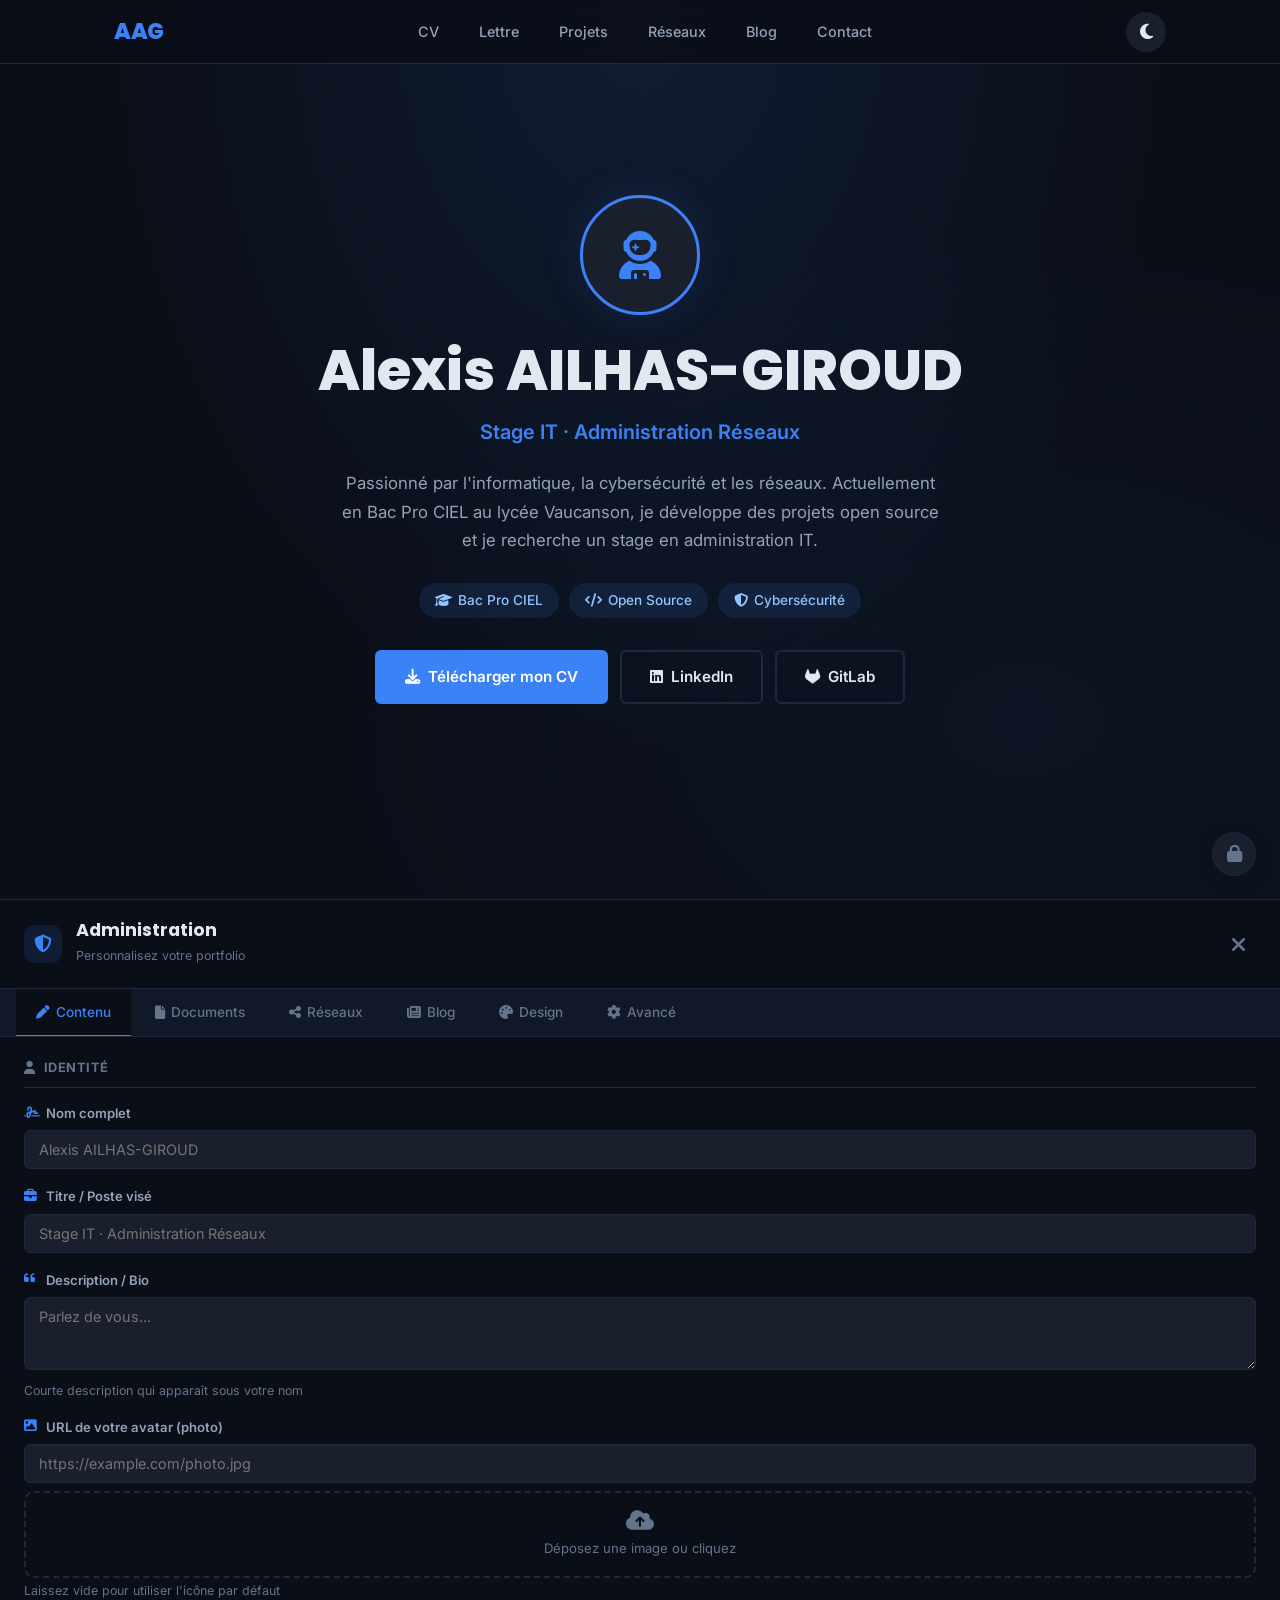
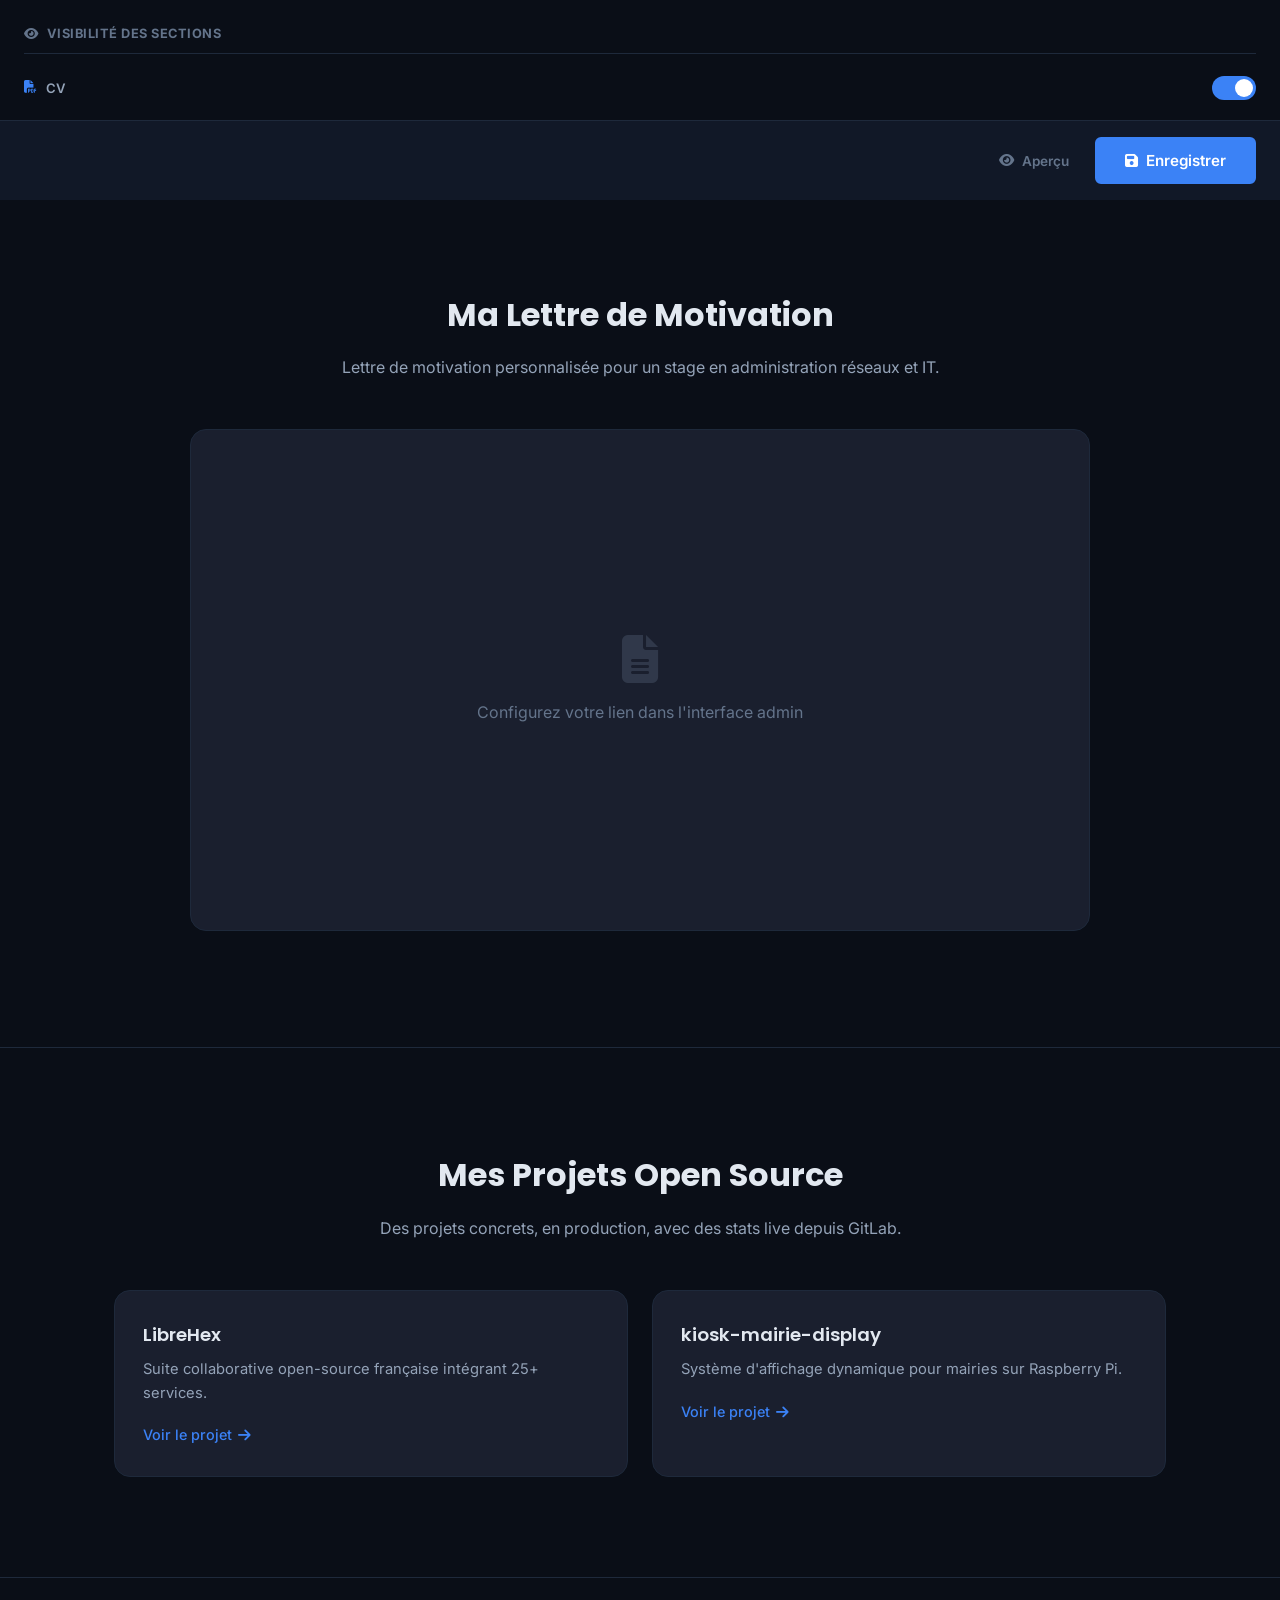
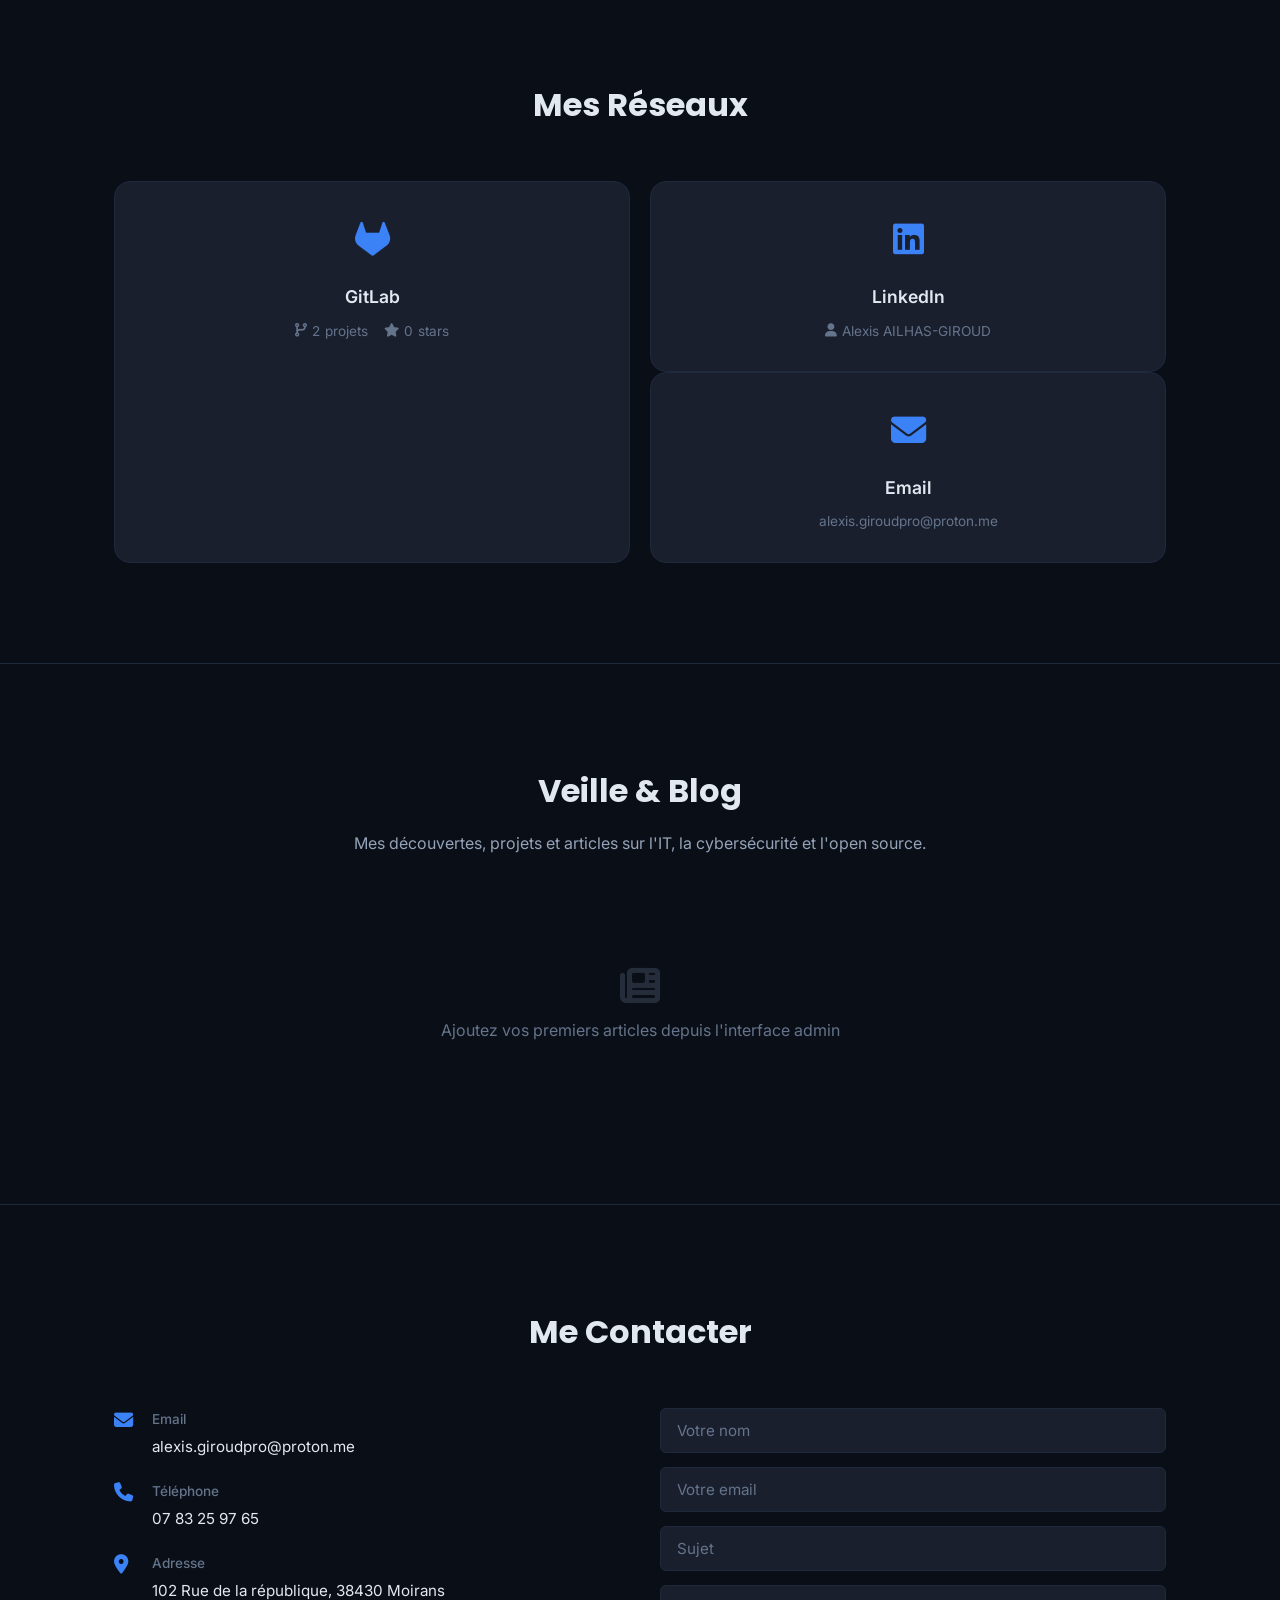
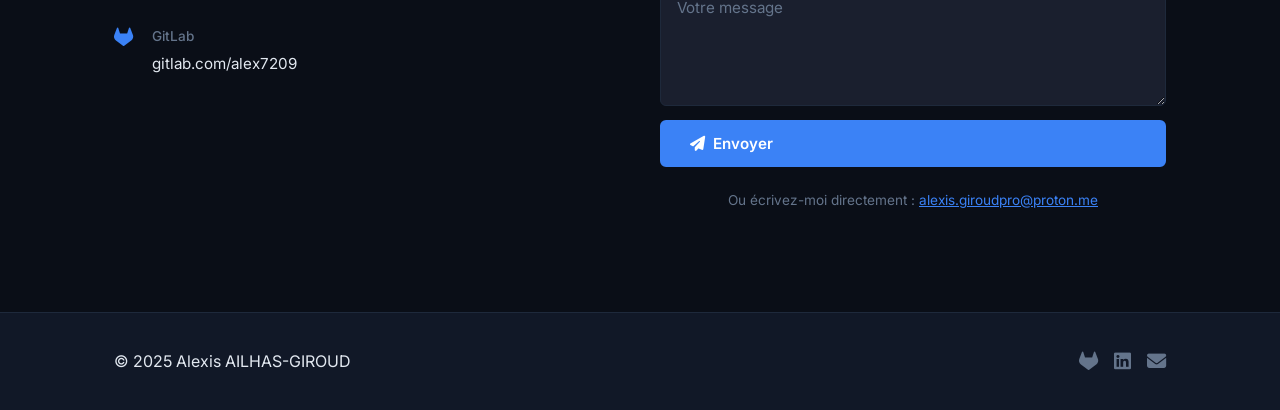
==== commit f4d25825: "Add files via upload" ====
--- a/index.html
+++ b/index.html
@@ -8,14 +8,30 @@
   <meta property="og:title" content="Alexis AILHAS-GIROUD | Portfolio">
   <meta property="og:description" content="Portfolio d'Alexis AILHAS-GIROUD — Bac Pro CIEL, administration réseaux et open source.">
   <meta property="og:type" content="website">
-  <meta property="og:url" content="https://alex7209.github.io/portfolio/">
-  <script>document.querySelector('meta[property="og:url"]').content=window.location.href.split('?')[0];</script>
+  <meta property="og:image" content="https://alex7209uwu.github.io/portfolio/og-image.png">
+  <meta property="og:url" content="https://alex7209uwu.github.io/portfolio/">
+  <meta name="twitter:card" content="summary_large_image">
+  <meta name="twitter:title" content="Alexis AILHAS-GIROUD | Portfolio">
+  <meta name="twitter:description" content="Portfolio d'Alexis AILHAS-GIROUD — Bac Pro CIEL, administration réseaux et open source.">
+  <script>document.querySelector('meta[property="og:url"]').content=window.location.href.split('?')[0];document.querySelector('meta[property="og:image"]').content=window.location.origin+'/portfolio/og-image.png';</script>
+  <script type="application/ld+json">
+  {
+    "@context": "https://schema.org",
+    "@type": "Person",
+    "name": "Alexis AILHAS-GIROUD",
+    "jobTitle": "Stage IT · Administration Réseaux",
+    "url": "https://alex7209uwu.github.io/portfolio/",
+    "sameAs": ["https://gitlab.com/alex7209","https://www.linkedin.com/in/alexis-ailhas-giroud-991280354/"]
+  }
+  </script>
   <link rel="icon" type="image/svg+xml" href="data:image/svg+xml,<svg xmlns='http://www.w3.org/2000/svg' viewBox='0 0 100 100'><rect width='100' height='100' rx='20' fill='%233b82f6'/><text x='50' y='68' font-size='55' text-anchor='middle' fill='white' font-family='Arial' font-weight='bold'>A</text></svg>">
   <link href="https://fonts.googleapis.com/css2?family=Inter:wght@300;400;500;600;700;800&family=Poppins:wght@400;500;600;700;800&display=swap" rel="stylesheet">
   <link rel="stylesheet" href="https://cdnjs.cloudflare.com/ajax/libs/font-awesome/6.5.1/css/all.min.css">
   <link rel="stylesheet" href="css/style.css">
 </head>
 <body>
+
+  <a href="#hero" class="skip-link">Aller au contenu</a>
 
   <!-- ============ NAV ============ -->
   <nav class="navbar" id="navbar">
@@ -41,7 +57,7 @@
   </nav>
 
   <!-- ============ HERO ============ -->
-  <section class="section hero" id="hero">
+  <section class="section hero" id="hero" role="main">
     <div class="hero-bg"></div>
     <div class="container hero-content">
       <div class="hero-avatar" data-aos="fade-up">
@@ -193,21 +209,21 @@
             <i class="fas fa-envelope"></i>
             <div>
               <strong data-i18n="contact.emailLabel">Email</strong>
-              <span class="editable" data-key="contact.email">alexis.giroudpro@proton.me</span>
+              <span class="editable" data-key="social.email">alexis.giroudpro@proton.me</span>
             </div>
           </div>
           <div class="contact-item">
             <i class="fas fa-phone"></i>
             <div>
               <strong data-i18n="contact.phoneLabel">Téléphone</strong>
-              <span class="editable" data-key="contact.phone">07 83 25 97 65</span>
+              <span class="editable" data-key="social.phone">07 83 25 97 65</span>
             </div>
           </div>
           <div class="contact-item">
             <i class="fas fa-location-dot"></i>
             <div>
               <strong data-i18n="contact.addressLabel">Adresse</strong>
-              <span class="editable" data-key="contact.address">102 Rue de la république, 38430 Moirans</span>
+              <span class="editable" data-key="social.address">102 Rue de la république, 38430 Moirans</span>
             </div>
           </div>
           <div class="contact-item">
@@ -316,6 +332,32 @@
             <label class="switch"><input type="checkbox" id="toggleBlog" checked><span class="slider"></span></label>
           </div>
         </div>
+
+        <div class="admin-section-title"><i class="fas fa-code"></i> Projets</div>
+        <div class="admin-project-form">
+          <div class="admin-field-group" style="grid-template-columns:1fr 2fr">
+            <div class="admin-field">
+              <label>ID Projet GitLab</label>
+              <input type="text" id="projectGitlabId" placeholder="80307614">
+            </div>
+            <div class="admin-field">
+              <label>URL personnalisée</label>
+              <input type="url" id="projectUrl" placeholder="https://github.com/...">
+            </div>
+          </div>
+          <div class="admin-field-group" style="grid-template-columns:1fr 1fr">
+            <div class="admin-field">
+              <label>Nom du projet</label>
+              <input type="text" id="projectName" placeholder="Mon projet">
+            </div>
+            <div class="admin-field">
+              <label>Description</label>
+              <input type="text" id="projectDesc" placeholder="Description courte...">
+            </div>
+          </div>
+          <button class="btn btn-sm btn-primary" id="addProjectBtn"><i class="fas fa-plus"></i> Ajouter un projet</button>
+        </div>
+        <div class="admin-project-list" id="adminProjectList"></div>
       </div>
 
       <!-- TAB DOCUMENTS -->
@@ -356,17 +398,6 @@
           <label><i class="fab fa-gitlab"></i> GitLab</label>
           <input type="url" id="adminGitlabUrl" placeholder="https://gitlab.com/...">
         </div>
-        <div class="admin-field-group">
-          <div class="admin-field">
-            <label><i class="fab fa-gitlab"></i> ID Projet LibreHex</label>
-            <input type="text" id="adminGitlab1" placeholder="80307614">
-          </div>
-          <div class="admin-field">
-            <label><i class="fab fa-gitlab"></i> ID Projet kiosk-mairie</label>
-            <input type="text" id="adminGitlab2" placeholder="80202006">
-          </div>
-        </div>
-
         <div class="admin-section-title"><i class="fas fa-address-card"></i> Contact</div>
         <div class="admin-field-group">
           <div class="admin-field">
@@ -506,18 +537,32 @@
 
       <!-- TAB AVANCÉ -->
       <div class="admin-tab-content" id="tab-advanced">
-        <div class="admin-section-title"><i class="fas fa-key"></i> Sécurité</div>
+        <div class="admin-section-title"><i class="fas fa-shield-halved"></i> Sécurité</div>
+        <div class="admin-field">
+          <label><i class="fas fa-envelope"></i> Email administrateur</label>
+          <input type="email" id="adminRecoveryEmail" placeholder="admin@example.com">
+          <span class="admin-hint">Email affiché en cas d'oubli du mot de passe. Aucun email n'est stocké sur un serveur.</span>
+        </div>
         <div class="admin-field-group">
-          <div class="admin-field">
-            <label>Mot de passe actuel</label>
-            <input type="password" id="adminCurrentPwd" value="admin123">
-          </div>
           <div class="admin-field">
             <label>Nouveau mot de passe</label>
             <input type="password" id="adminNewPwd" placeholder="Minimum 4 caractères">
           </div>
+          <div class="admin-field">
+            <label>Confirmer le mot de passe</label>
+            <input type="password" id="adminConfirmPwd" placeholder="Retaper le mot de passe">
+          </div>
         </div>
         <button class="btn btn-primary btn-sm" id="changePwdBtn"><i class="fas fa-key"></i> Changer le mot de passe</button>
+        <p class="admin-hint" style="margin-top:6px">Le mot de passe est haché (SHA-256) avant d'être stocké.</p>
+
+        <div class="admin-section-title" style="margin-top:28px"><i class="fas fa-shield"></i> Double authentification (2FA)</div>
+        <div class="admin-field">
+          <label>Code PIN (4 à 8 chiffres)</label>
+          <input type="password" id="adminPin" placeholder="123456" maxlength="8" inputmode="numeric">
+          <span class="admin-hint">Un code supplémentaire demandé après le mot de passe. Laissez vide puis valider pour désactiver.</span>
+        </div>
+        <button class="btn btn-primary btn-sm" id="setPinBtn"><i class="fas fa-check"></i> Valider le PIN</button>
 
         <div class="admin-section-title" style="margin-top:28px"><i class="fas fa-database"></i> Données</div>
         <div class="admin-btn-group">
@@ -561,6 +606,26 @@
       </div>
       <button class="btn btn-ghost btn-sm" id="pwdCancel" style="width:100%;margin-top:8px">Annuler</button>
       <p class="pwd-shortcut">Raccourci : <kbd>Ctrl</kbd> + <kbd>Shift</kbd> + <kbd>A</kbd></p>
+      <p class="pwd-hint" id="pwdHint" style="display:none">Mot de passe oublié ? Contactez <span id="pwdHintEmail"></span></p>
+    </div>
+  </div>
+
+  <!-- ============ PIN MODAL (2FA) ============ -->
+  <div class="modal-overlay" id="pinOverlay" style="display:none"></div>
+  <div class="modal" id="pinModal" style="display:none">
+    <div class="modal-content pwd-modal">
+      <div class="pwd-icon"><i class="fas fa-shield-halved"></i></div>
+      <h3>Double authentification</h3>
+      <p class="pwd-sub">Entrez le code PIN à 6 chiffres</p>
+      <div class="pwd-input-group">
+        <input type="password" id="pinInput" placeholder="Code PIN" maxlength="8" inputmode="numeric" autocomplete="off">
+        <i class="fas fa-shield-halved pwd-input-icon"></i>
+      </div>
+      <p class="pwd-error" id="pinError">Code PIN incorrect</p>
+      <div class="pwd-actions">
+        <button class="btn btn-primary" id="pinSubmit" style="flex:1"><i class="fas fa-unlock"></i> Valider</button>
+      </div>
+      <button class="btn btn-ghost btn-sm" id="pinCancel" style="width:100%;margin-top:8px">Annuler</button>
     </div>
   </div>
 
--- a/css/style.css
+++ b/css/style.css
@@ -64,6 +64,8 @@
 *,*::before,*::after{box-sizing:border-box;margin:0;padding:0}
 html{scroll-behavior:smooth;scroll-padding-top:var(--nav-height)}
 body{font-family:var(--font-primary);background:var(--bg);color:var(--text);line-height:1.7;-webkit-font-smoothing:antialiased;transition:background var(--transition),color var(--transition);overflow-x:hidden}
+.skip-link{position:fixed;top:-100%;left:16px;z-index:9999;padding:12px 20px;background:var(--accent);color:#fff;font-weight:600;font-size:0.9rem;text-decoration:none;border-radius:0 0 var(--radius-xs) var(--radius-xs);transition:top .25s ease}
+.skip-link:focus{top:0}
 
 /* ============ NAVBAR ============ */
 .navbar{position:fixed;top:0;left:0;right:0;z-index:1000;height:var(--nav-height);background:var(--nav-bg);backdrop-filter:blur(16px);-webkit-backdrop-filter:blur(16px);border-bottom:1px solid var(--border);transition:var(--transition)}
@@ -284,6 +286,12 @@
 .admin-blog-item button:hover{background:rgba(220,38,38,0.1)}
 
 .admin-btn-group{display:flex;gap:8px;flex-wrap:wrap}
+.admin-project-form{margin-bottom:12px;padding:12px;border:1px solid var(--border);border-radius:var(--radius-sm);background:var(--bg-alt)}
+.admin-project-list{display:flex;flex-direction:column;gap:6px}
+.admin-project-item{display:flex;align-items:center;justify-content:space-between;padding:8px 12px;border-radius:var(--radius-xs);background:var(--bg-alt);border:1px solid var(--border);font-size:0.85rem}
+.admin-project-item:hover{border-color:var(--accent)}
+.admin-project-item button{background:none;border:none;color:#dc2626;cursor:pointer;padding:4px 8px;border-radius:4px;transition:var(--transition)}
+.admin-project-item button:hover{background:rgba(220,38,38,0.1)}
 .admin-extra-social-form{margin-bottom:12px;padding:12px;border:1px solid var(--border);border-radius:var(--radius-sm);background:var(--bg-alt)}
 .admin-extra-social-list{display:flex;flex-direction:column;gap:6px}
 .admin-extra-social-item{display:flex;align-items:center;justify-content:space-between;padding:8px 12px;border-radius:var(--radius-xs);background:var(--bg-alt);border:1px solid var(--border);font-size:0.85rem}
@@ -306,6 +314,7 @@
 .pwd-input-group input:focus{border-color:var(--accent);box-shadow:0 0 0 3px var(--accent-glow)}
 .pwd-input-icon{position:absolute;left:14px;top:50%;transform:translateY(-50%);color:var(--text-muted)}
 .pwd-error{color:#ef4444;font-size:0.82rem;display:none;margin:8px 0}
+.pwd-hint{font-size:0.8rem;color:var(--text-secondary);margin-top:8px;text-align:center}
 .pwd-actions{display:flex;gap:8px;margin:8px 0 4px}
 .pwd-shortcut{font-size:0.75rem;color:var(--text-muted);margin-top:12px}
 .pwd-shortcut kbd{padding:2px 6px;border-radius:4px;background:var(--bg);border:1px solid var(--border);font-family:inherit;font-size:0.72rem}
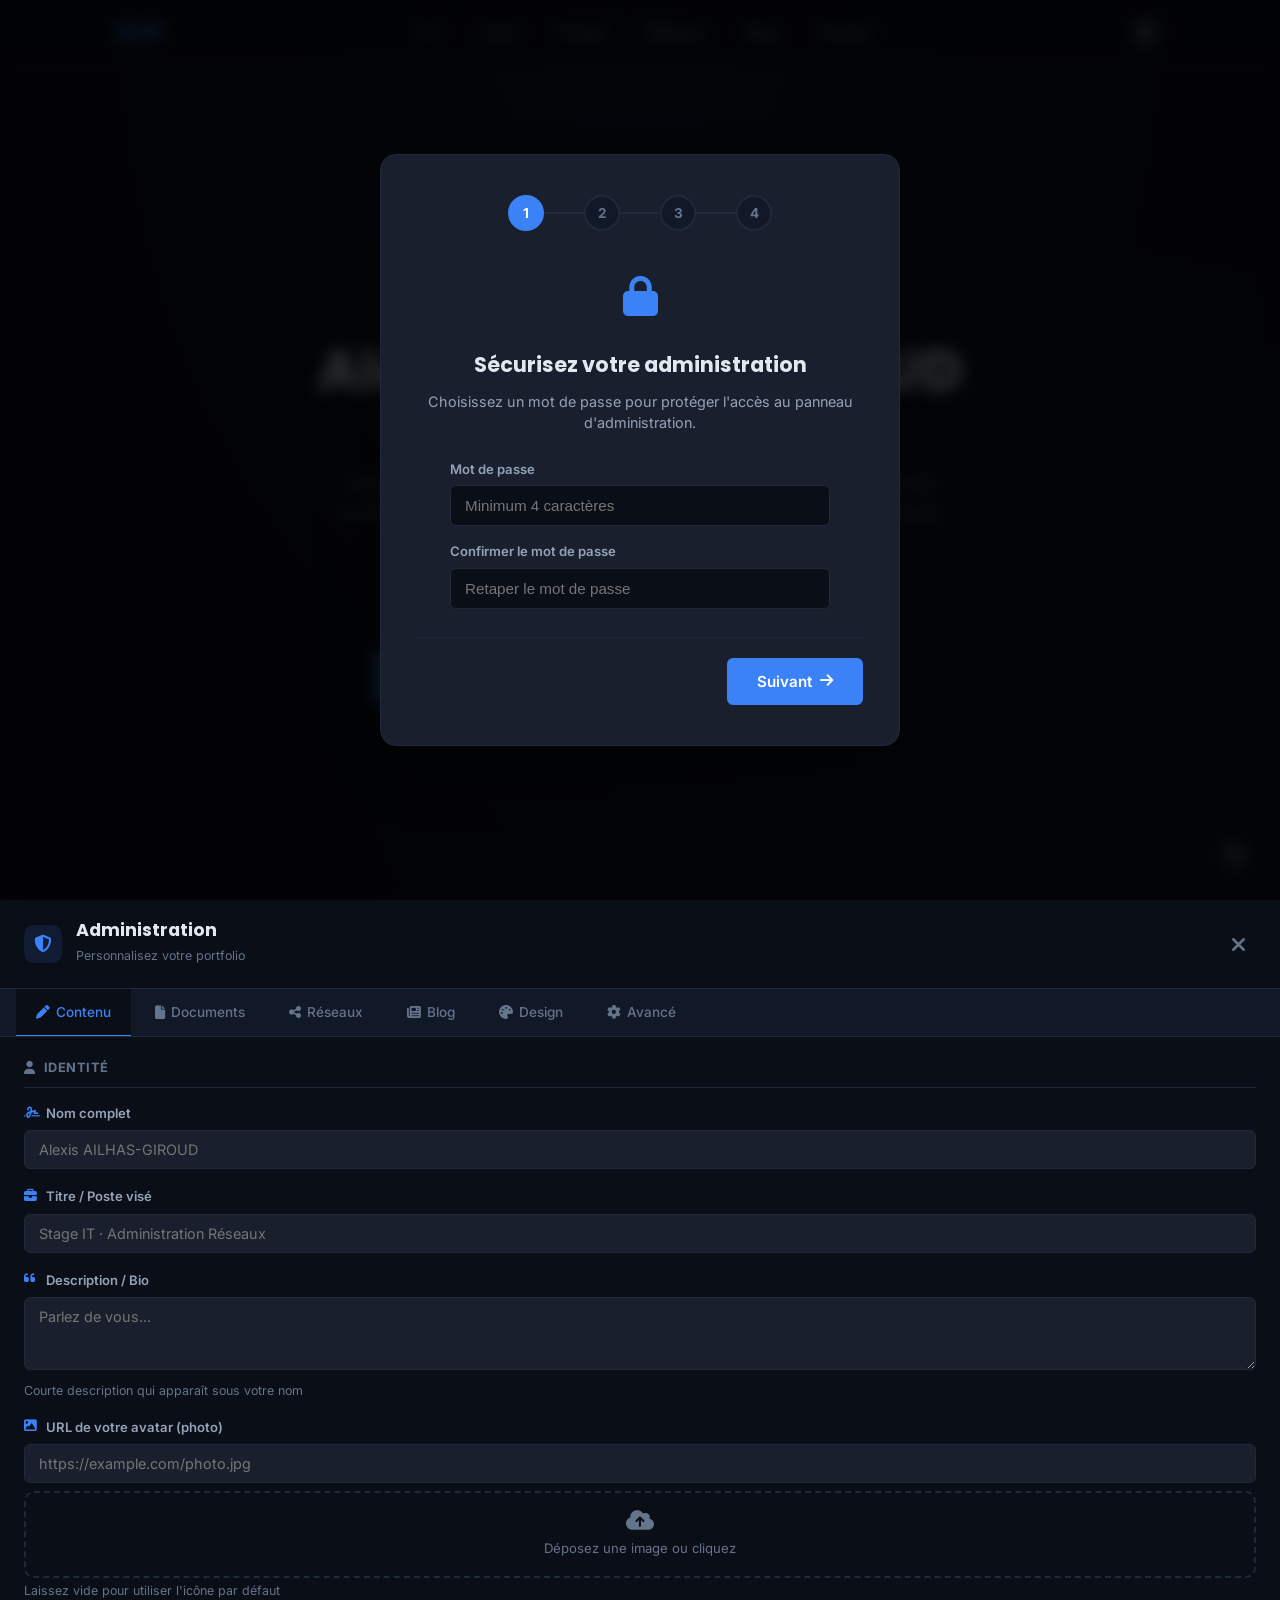
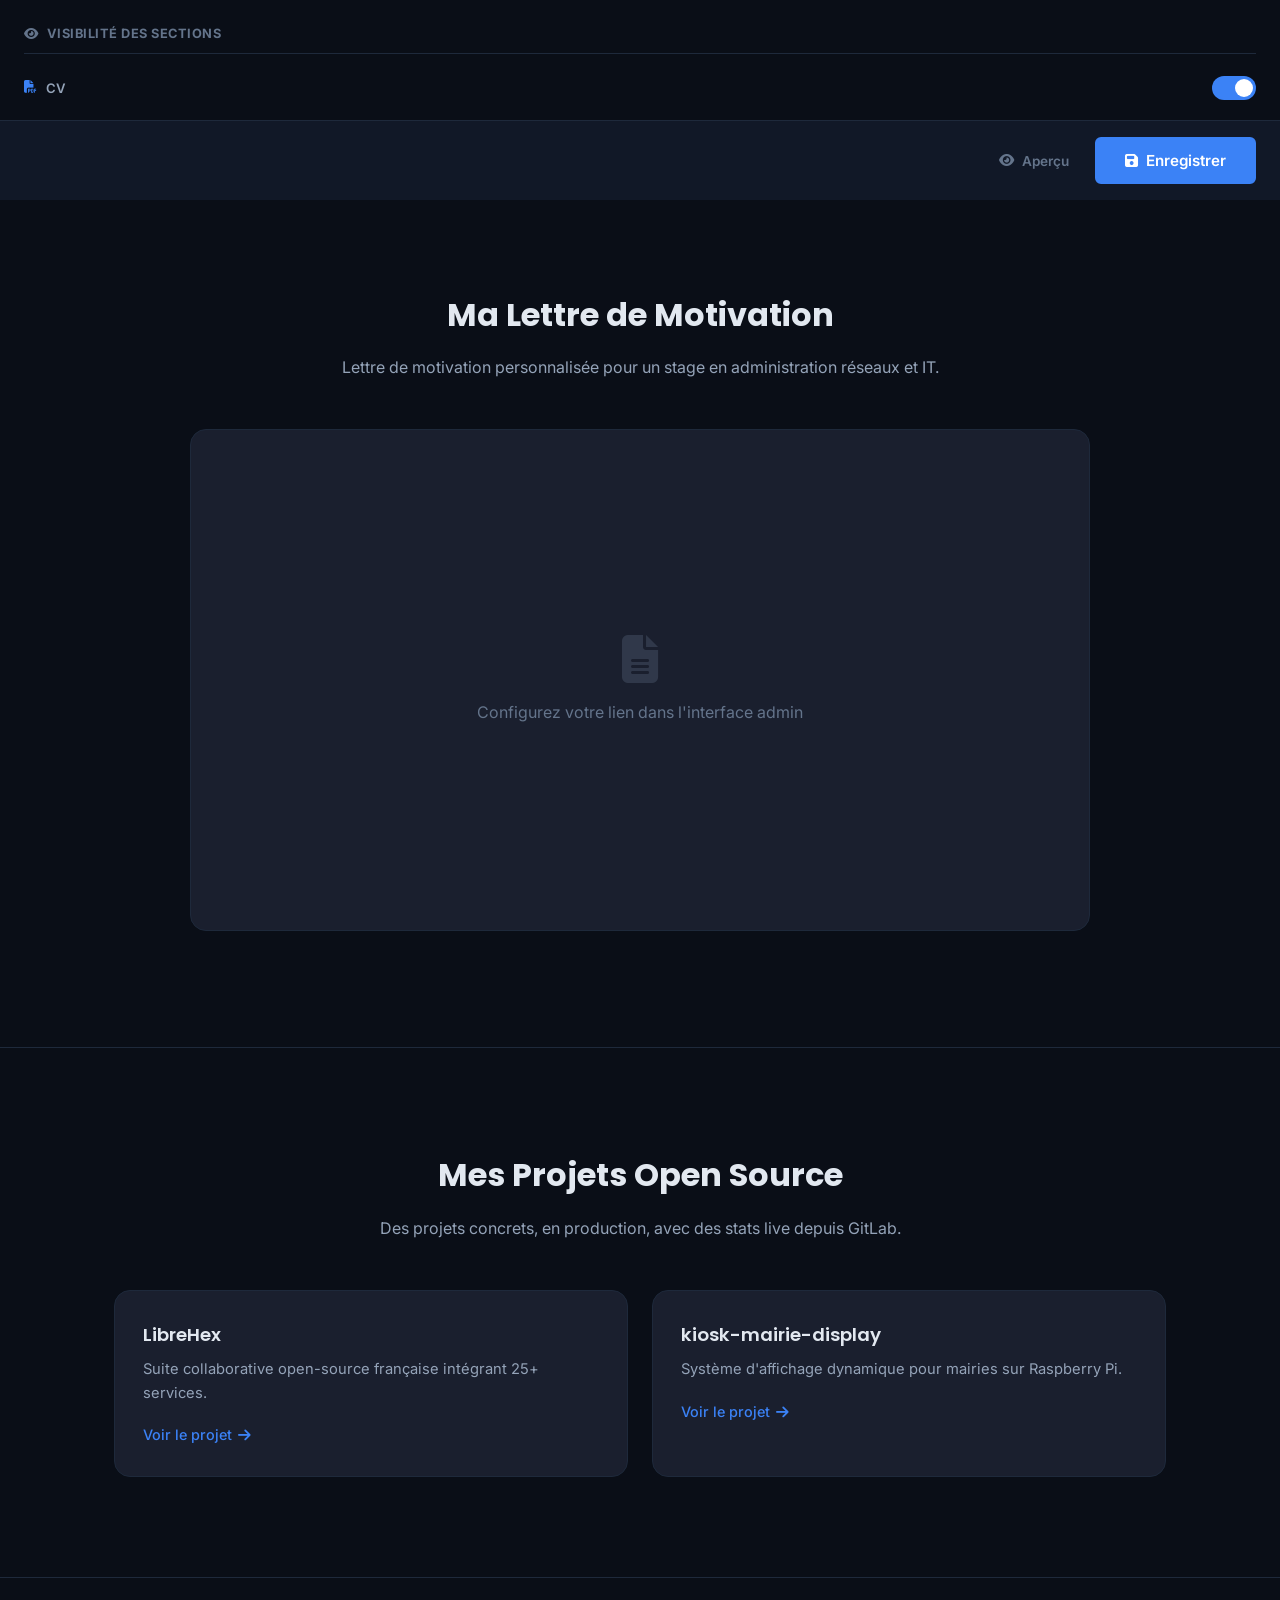
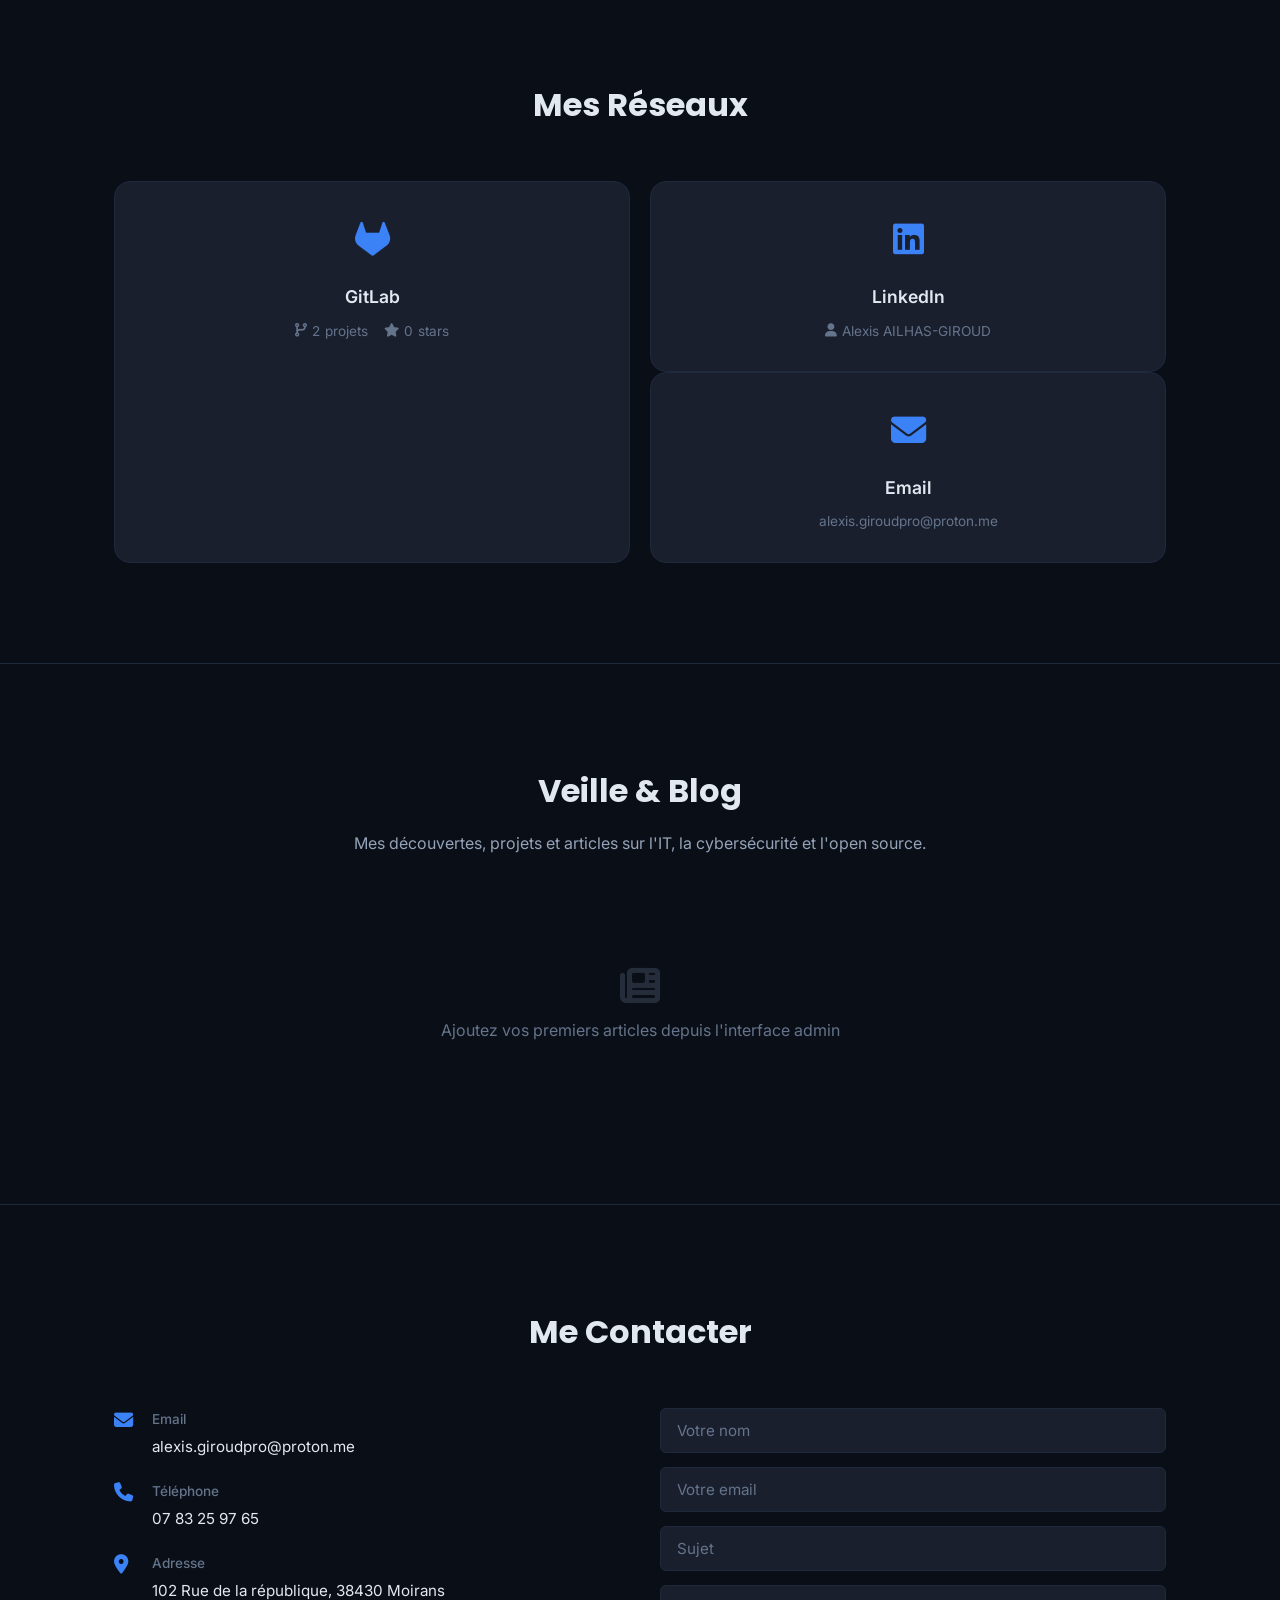
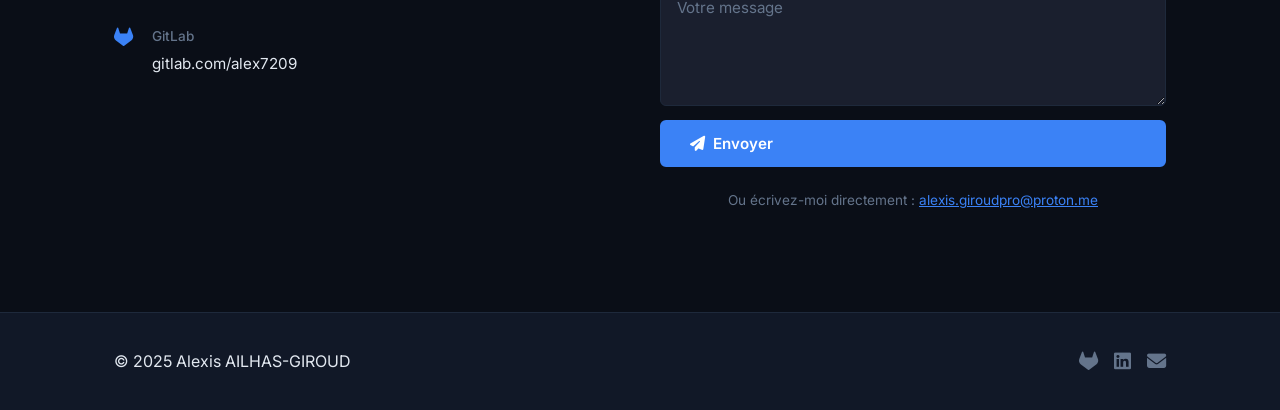
==== commit 21e917f5: "Add files via upload" ====
--- a/index.html
+++ b/index.html
@@ -264,6 +264,89 @@
     </div>
   </footer>
 
+  <!-- ============ SETUP WIZARD ============ -->
+  <div class="setup-overlay" id="setupOverlay" style="display:none">
+    <div class="setup-wizard" id="setupWizard">
+      <div class="setup-steps">
+        <div class="setup-step-indicator active" data-step="1">1</div>
+        <div class="setup-step-line"></div>
+        <div class="setup-step-indicator" data-step="2">2</div>
+        <div class="setup-step-line"></div>
+        <div class="setup-step-indicator" data-step="3">3</div>
+        <div class="setup-step-line"></div>
+        <div class="setup-step-indicator" data-step="4">4</div>
+      </div>
+
+      <!-- STEP 1: Mot de passe -->
+      <div class="setup-step-content active" data-step="1">
+        <div class="setup-icon"><i class="fas fa-lock"></i></div>
+        <h2>Sécurisez votre administration</h2>
+        <p class="setup-desc">Choisissez un mot de passe pour protéger l'accès au panneau d'administration.</p>
+        <div class="setup-fields">
+          <div class="setup-field">
+            <label>Mot de passe</label>
+            <input type="password" id="setupPwd" placeholder="Minimum 4 caractères" autocomplete="new-password">
+          </div>
+          <div class="setup-field">
+            <label>Confirmer le mot de passe</label>
+            <input type="password" id="setupPwdConfirm" placeholder="Retaper le mot de passe" autocomplete="new-password">
+          </div>
+        </div>
+        <p class="setup-field-error" id="setupPwdError" style="display:none"></p>
+      </div>
+
+      <!-- STEP 2: Email principal -->
+      <div class="setup-step-content" data-step="2">
+        <div class="setup-icon"><i class="fas fa-envelope"></i></div>
+        <h2>Où recevoir vos messages ?</h2>
+        <p class="setup-desc">Les messages du formulaire de contact vous seront envoyés à cette adresse via FormSubmit (100% gratuit, illimité).</p>
+        <div class="setup-fields">
+          <div class="setup-field">
+            <label>Email de réception *</label>
+            <input type="email" id="setupPrimaryEmail" placeholder="votre@email.com" autocomplete="email">
+          </div>
+        </div>
+        <p class="setup-field-error" id="setupEmailError" style="display:none"></p>
+      </div>
+
+      <!-- STEP 3: Email secondaire -->
+      <div class="setup-step-content" data-step="3">
+        <div class="setup-icon"><i class="fas fa-address-card"></i></div>
+        <h2>Adresse de contact public</h2>
+        <p class="setup-desc">Cette adresse sera affichée sur votre portfolio et utilisée comme identité de réponse. Laissez vide pour utiliser votre adresse de réception.</p>
+        <div class="setup-fields">
+          <div class="setup-field">
+            <label>Email public (optionnel)</label>
+            <input type="email" id="setupSecondaryEmail" placeholder="contact@exemple.com" autocomplete="email">
+          </div>
+          <div class="setup-field toggle-field" style="justify-content:flex-start;gap:10px">
+            <label class="switch"><input type="checkbox" id="setupSendCopy" checked><span class="slider"></span></label>
+            <span style="font-size:0.85rem;color:var(--text-secondary)">Envoyer une copie à l'expéditeur</span>
+          </div>
+        </div>
+      </div>
+
+      <!-- STEP 4: Test & Terminer -->
+      <div class="setup-step-content" data-step="4">
+        <div class="setup-icon"><i class="fas fa-check-circle" style="color:#22c55e"></i></div>
+        <h2>Configuration terminée !</h2>
+        <p class="setup-desc">Votre portfolio est configuré. Vous pouvez envoyer un email de test pour vérifier que tout fonctionne.</p>
+        <div class="setup-test-status" id="setupTestStatus"></div>
+        <div class="setup-actions" style="display:flex;gap:10px;justify-content:center;flex-wrap:wrap">
+          <button class="btn btn-outline btn-sm" id="setupTestBtn"><i class="fas fa-paper-plane"></i> Envoyer un email de test</button>
+          <button class="btn btn-primary" id="setupFinishBtn"><i class="fas fa-arrow-right"></i> Accéder à l'administration</button>
+        </div>
+      </div>
+
+      <div class="setup-nav">
+        <button class="btn btn-ghost btn-sm" id="setupPrev"><i class="fas fa-arrow-left"></i> Précédent</button>
+        <div class="setup-nav-right">
+          <button class="btn btn-primary" id="setupNext">Suivant <i class="fas fa-arrow-right"></i></button>
+        </div>
+      </div>
+    </div>
+  </div>
+
   <!-- ============ ADMIN PANEL ============ -->
   <div class="admin-overlay" id="adminOverlay"></div>
 
@@ -414,20 +497,28 @@
           <input type="text" id="adminAddress" placeholder="123 rue, Ville">
         </div>
 
-        <div class="admin-field" id="adminFormsubmitField" style="display:none">
-          <label>Votre email (pour FormSubmit)</label>
-          <input type="email" id="adminFormsubmitEmail" placeholder="votre@email.com">
-          <span class="admin-hint">Les messages vous seront forwardés sans limite. Ouvre la popup confirmation.</span>
-        </div>
-
         <div class="admin-section-title"><i class="fas fa-paper-plane"></i> Formulaire de contact</div>
         <div class="admin-field">
           <label>Service d'envoi</label>
             <select id="adminFormService">
+            <option value="formsubmit">FormSubmit (100% gratuit, illimité)</option>
             <option value="formspree">Formspree (gratuit, 50/mois)</option>
-            <option value="formsubmit">FormSubmit (100% gratuit, illimité)</option>
             <option value="mailto">Mailto (ouvre le client email)</option>
           </select>
+        </div>
+        <div class="admin-field" id="adminPrimaryEmailField">
+          <label>Email de réception *</label>
+          <input type="email" id="adminPrimaryEmail" placeholder="votre@email.com">
+          <span class="admin-hint">Les messages vous seront envoyés à cette adresse (FormSubmit).</span>
+        </div>
+        <div class="admin-field">
+          <label>Email public (affiché sur le site)</label>
+          <input type="email" id="adminSecondaryEmail" placeholder="contact@exemple.com">
+          <span class="admin-hint">Laissez vide pour utiliser l'email de réception.</span>
+        </div>
+        <div class="admin-field toggle-field">
+          <label>Copie à l'expéditeur</label>
+          <label class="switch"><input type="checkbox" id="adminSendCopy" checked><span class="slider"></span></label>
         </div>
         <div class="admin-field" id="adminFormspreeField">
           <label>URL Formspree</label>
--- a/css/style.css
+++ b/css/style.css
@@ -319,6 +319,32 @@
 .pwd-shortcut{font-size:0.75rem;color:var(--text-muted);margin-top:12px}
 .pwd-shortcut kbd{padding:2px 6px;border-radius:4px;background:var(--bg);border:1px solid var(--border);font-family:inherit;font-size:0.72rem}
 
+/* ============ SETUP WIZARD ============ */
+.setup-overlay{position:fixed;inset:0;background:rgba(0,0,0,0.8);backdrop-filter:blur(8px);z-index:3001;display:none;align-items:center;justify-content:center;padding:20px}
+.setup-wizard{background:var(--bg-card);border:1px solid var(--border);border-radius:var(--radius);padding:40px 36px;max-width:520px;width:100%;box-shadow:0 24px 80px rgba(0,0,0,0.4);animation:wizardIn 0.4s ease;max-height:90vh;overflow-y:auto}
+@keyframes wizardIn{from{opacity:0;transform:translateY(20px) scale(0.97)}to{opacity:1;transform:translateY(0) scale(1)}}
+.setup-steps{display:flex;align-items:center;justify-content:center;gap:0;margin-bottom:32px}
+.setup-step-indicator{width:36px;height:36px;border-radius:50%;background:var(--bg-alt);border:2px solid var(--border);display:flex;align-items:center;justify-content:center;font-size:0.85rem;font-weight:700;color:var(--text-muted);transition:var(--transition);flex-shrink:0}
+.setup-step-indicator.active{background:var(--accent);border-color:var(--accent);color:#fff}
+.setup-step-line{width:40px;height:2px;background:var(--border);transition:var(--transition)}
+.setup-step-content{display:none;text-align:center}
+.setup-step-content.active{display:block;animation:fadeIn 0.3s ease}
+@keyframes fadeIn{from{opacity:0;transform:translateY(10px)}to{opacity:1;transform:translateY(0)}}
+.setup-icon{font-size:2.5rem;color:var(--accent);margin-bottom:16px}
+.setup-step-content h2{font-family:var(--font-heading);font-size:1.3rem;font-weight:700;margin-bottom:8px}
+.setup-desc{font-size:0.9rem;color:var(--text-secondary);margin-bottom:24px;line-height:1.5}
+.setup-fields{text-align:left;max-width:380px;margin:0 auto}
+.setup-field{margin-bottom:14px}
+.setup-field label{display:block;font-size:0.82rem;font-weight:600;color:var(--text-secondary);margin-bottom:5px}
+.setup-field input:not([type="checkbox"]){width:100%;padding:11px 14px;border-radius:var(--radius-xs);border:1px solid var(--border);background:var(--bg);color:var(--text);font-size:0.95rem;outline:none;transition:var(--transition)}
+.setup-field input:focus{border-color:var(--accent);box-shadow:0 0 0 3px var(--accent-glow)}
+.setup-field-error{color:#ef4444;font-size:0.82rem;margin-top:4px;text-align:center}
+.setup-field .switch{vertical-align:middle}
+.setup-test-status{margin-bottom:16px;min-height:24px}
+.setup-test-status p{font-size:0.9rem}
+.setup-nav{display:flex;align-items:center;justify-content:space-between;margin-top:28px;padding-top:20px;border-top:1px solid var(--border)}
+.setup-nav-right{display:flex;gap:8px}
+
 /* ============ TOAST ============ */
 .toast-container{position:fixed;bottom:80px;right:24px;z-index:3000;display:flex;flex-direction:column;gap:8px}
 .toast{padding:12px 20px;border-radius:var(--radius-xs);background:var(--bg-card);border:1px solid var(--border);color:var(--text);font-size:0.9rem;display:flex;align-items:center;gap:10px;box-shadow:var(--shadow-lg);animation:slideIn 0.3s ease;cursor:pointer}
